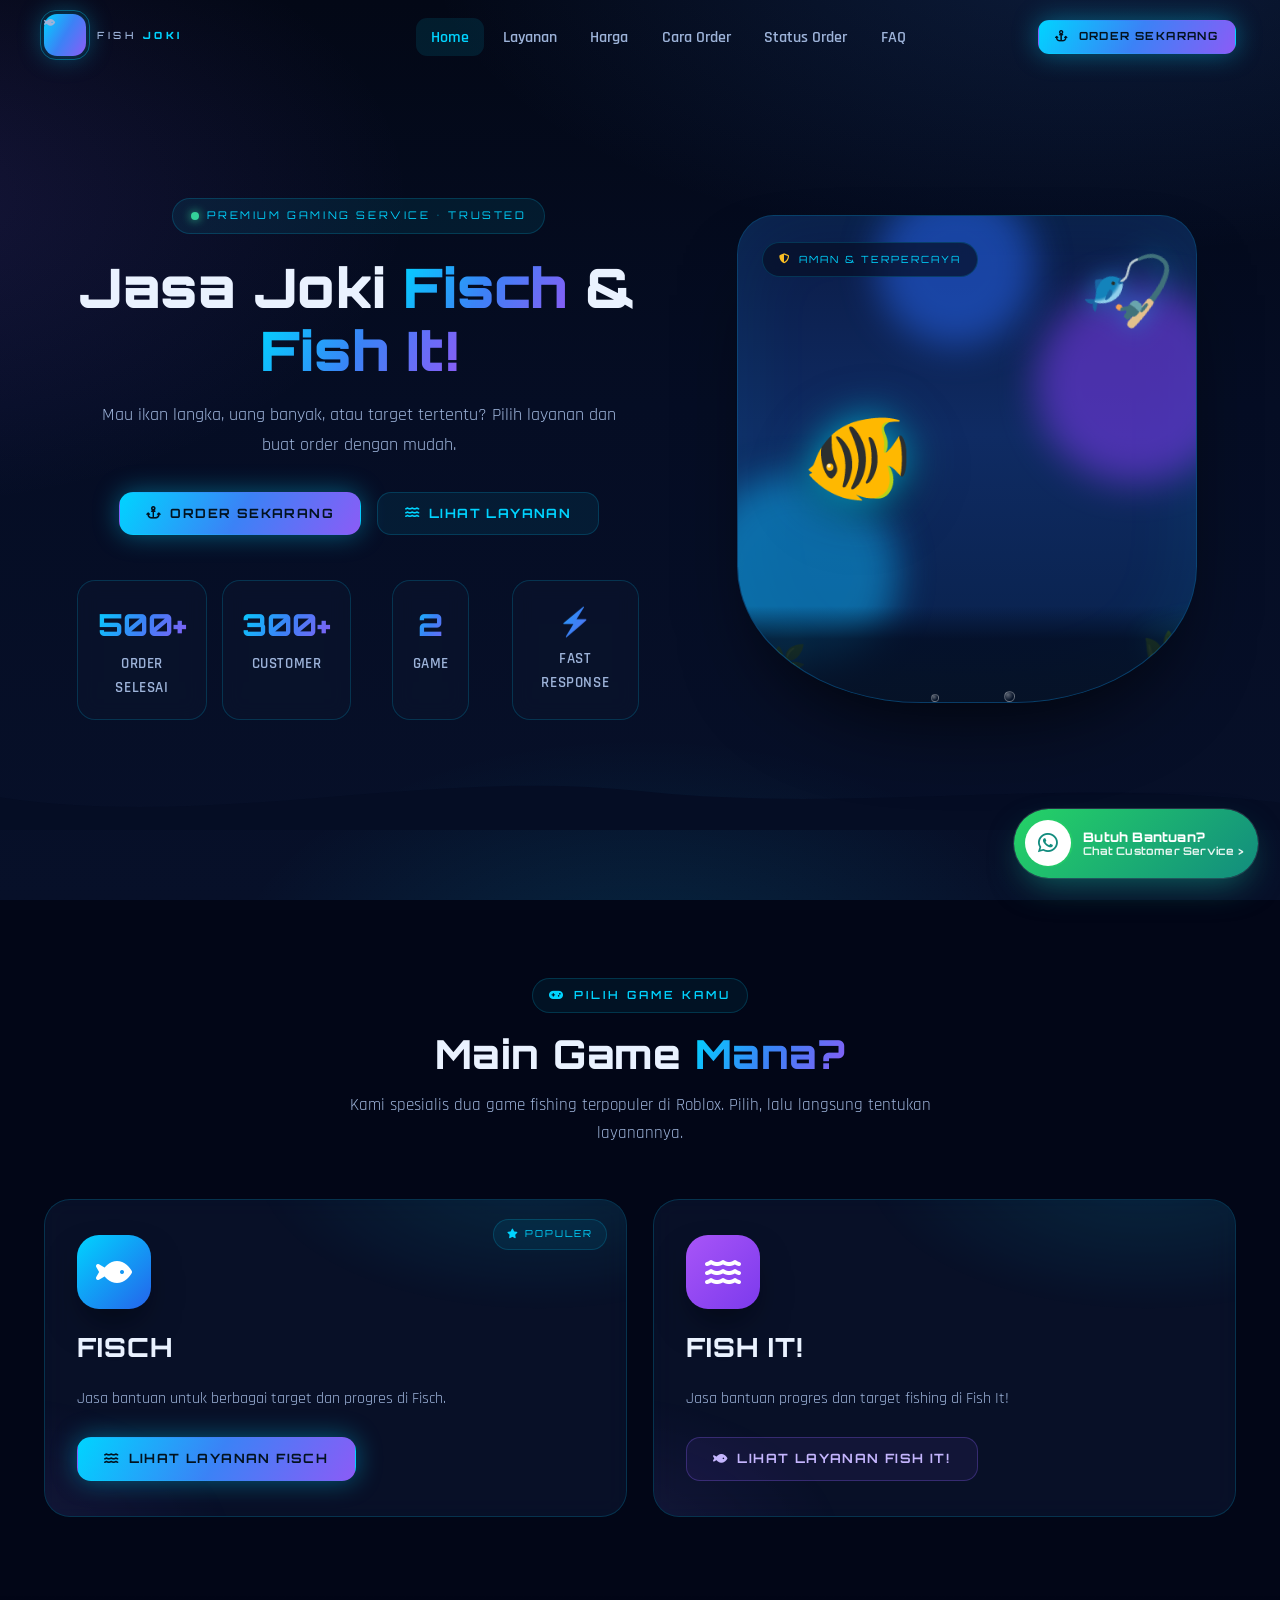
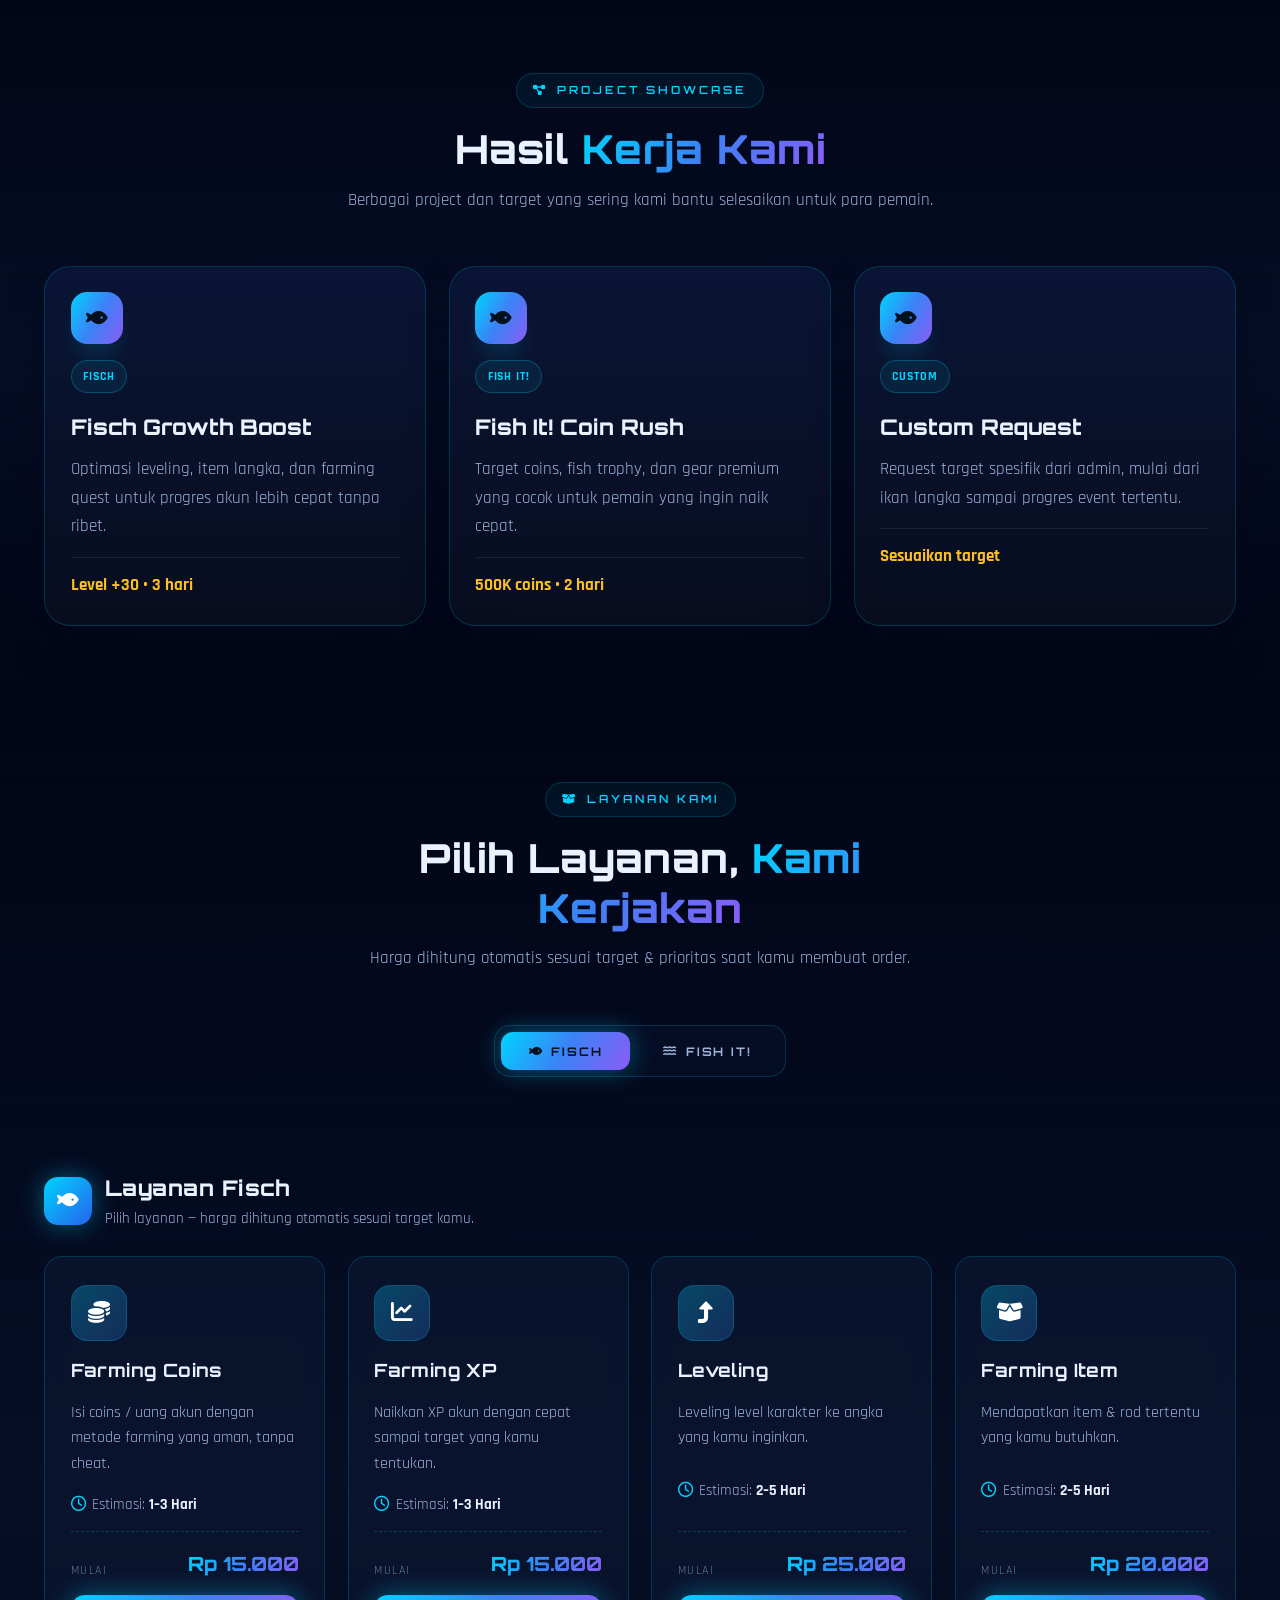
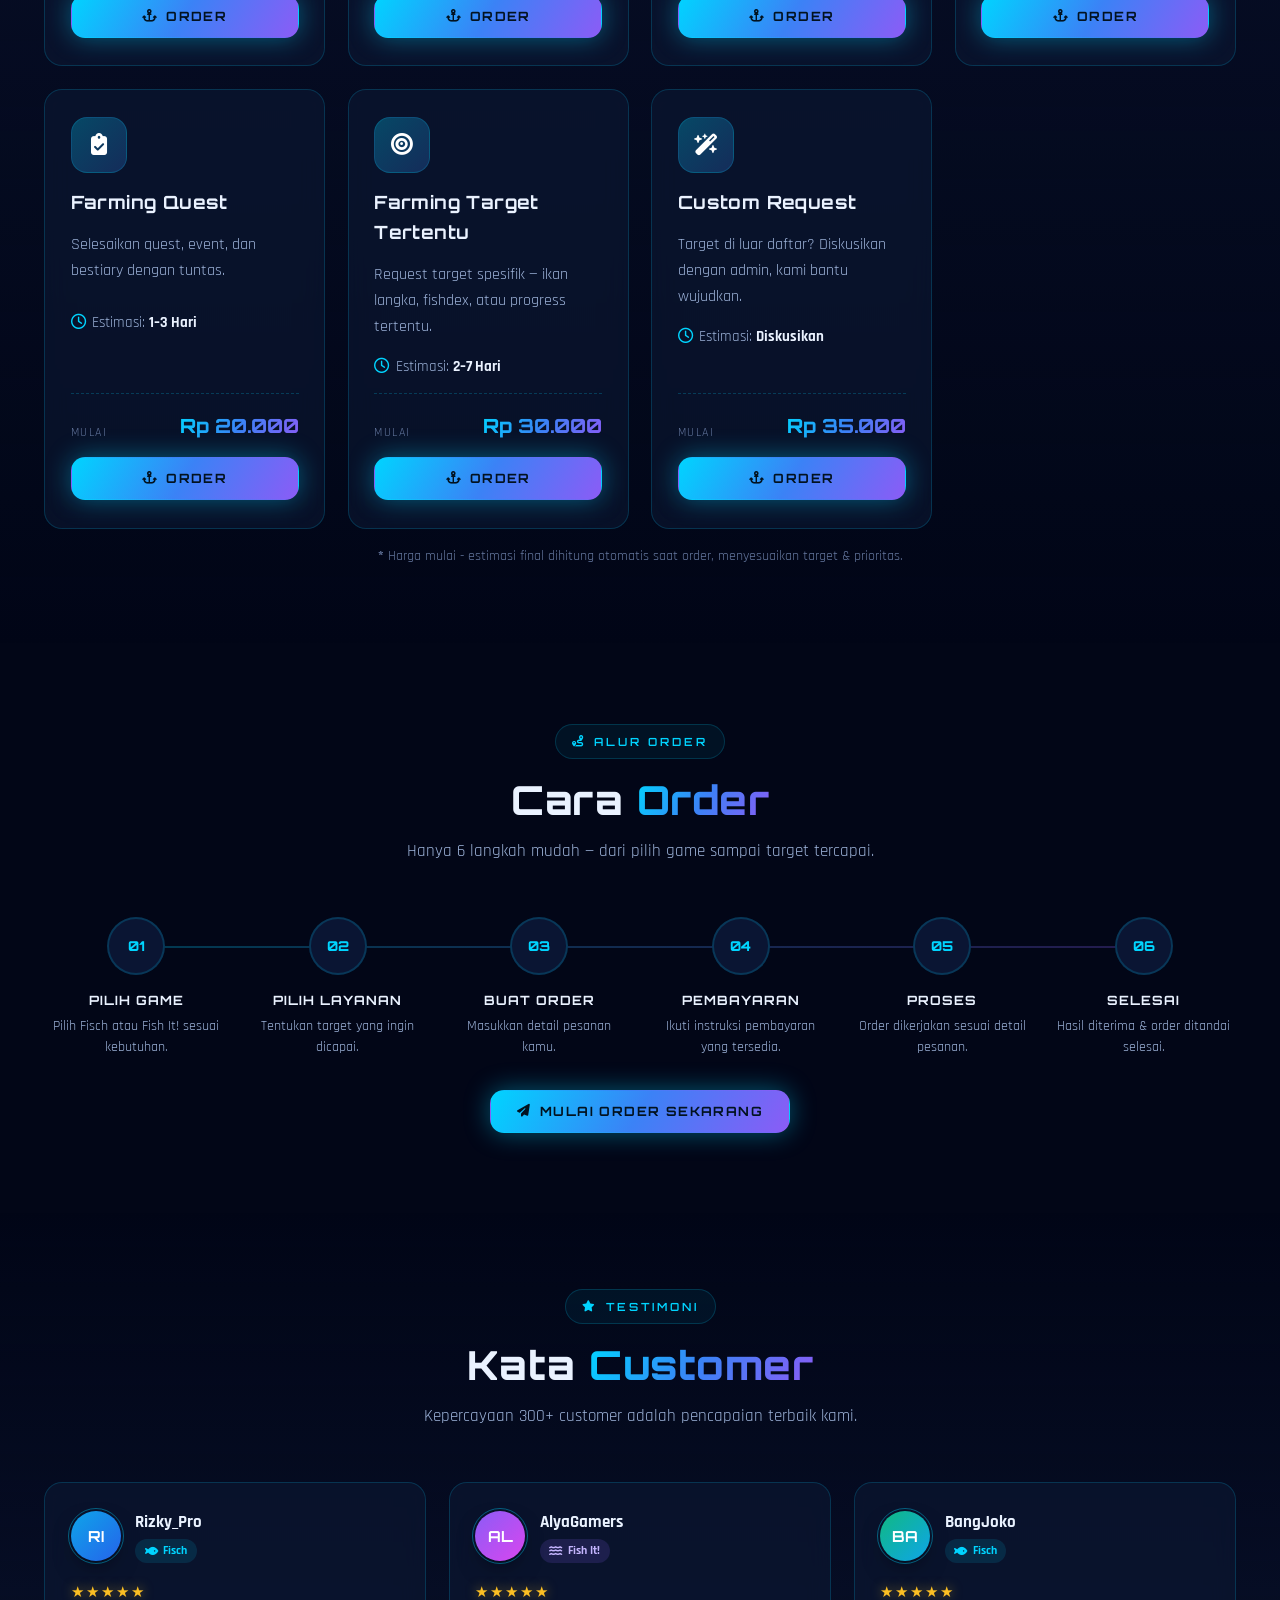
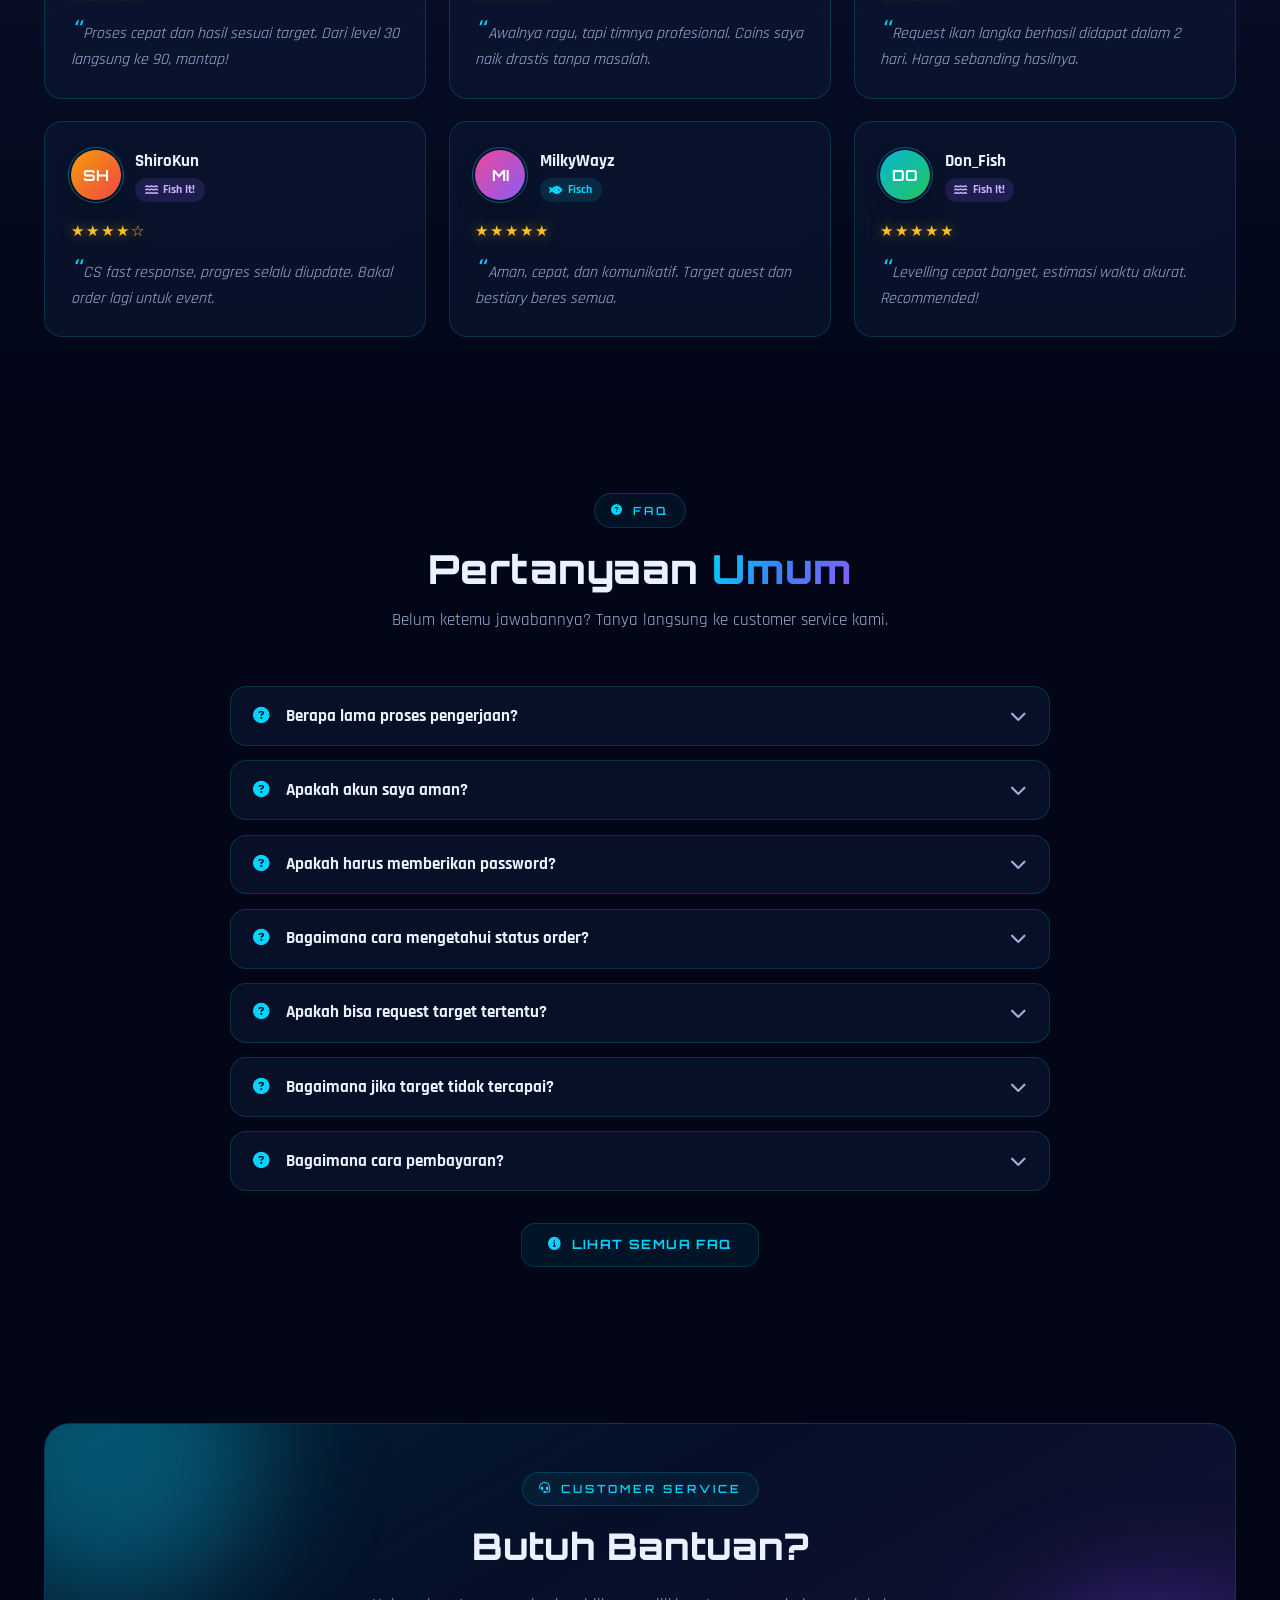
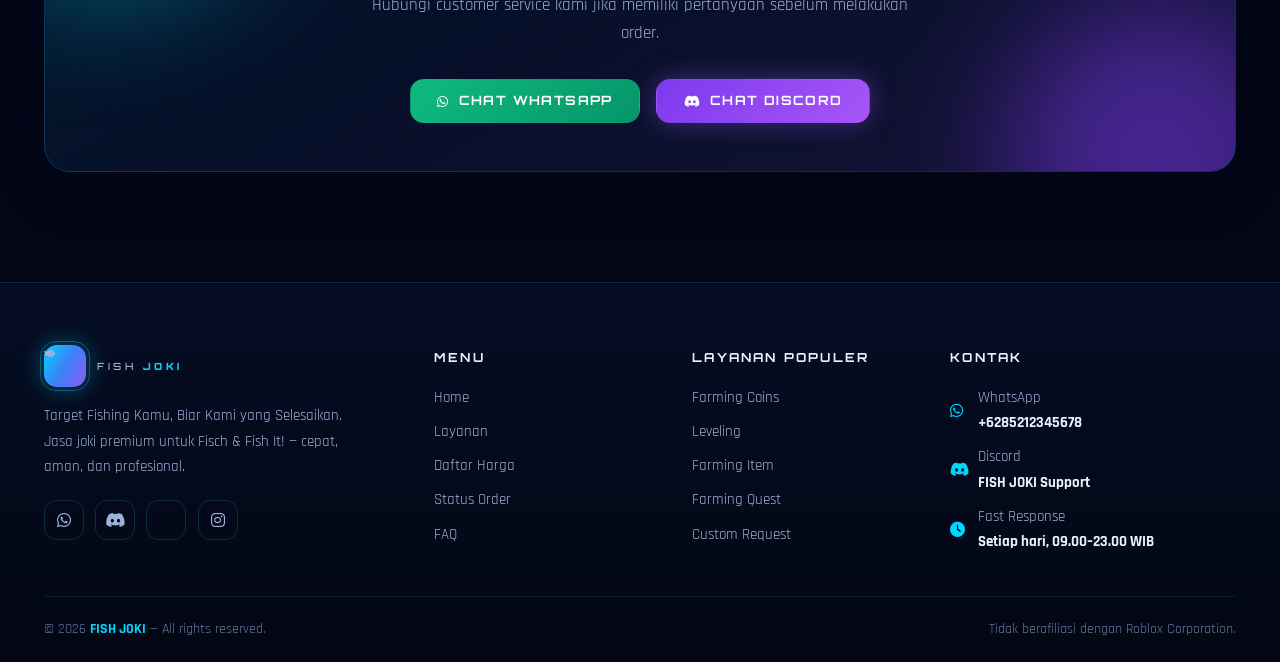
==== index.html @ f34850b4 "Initial website source" ====
<!DOCTYPE html>
<html lang="id">
<head>
 <meta charset="UTF-8">
 <meta name="viewport" content="width=device-width, initial-scale=1.0">
 <meta name="description" content="FISH JOKI — Jasa joki premium Fisch & Fish It! Farming coins, XP, leveling, item langka, dan custom request. Cepat, aman, dan profesional.">
 <meta name="theme-color" content="#020617">
 <title>FISH JOKI — Jasa Joki Fisch &amp; Fish It! Premium</title>
 <link rel="icon" href="data:image/svg+xml,<svg xmlns='http://www.w3.org/2000/svg' viewBox='0 0 100 100'><text y='.9em' font-size='90'>🐟</text></svg>">
 <link rel="preconnect" href="https://fonts.googleapis.com">
 <link rel="preconnect" href="https://fonts.gstatic.com" crossorigin>
 <link href="https://fonts.googleapis.com/css2?family=Orbitron:wght@500;700;800;900&family=Rajdhani:wght@400;500;600;700&display=swap" rel="stylesheet">
 <link rel="stylesheet" href="https://cdnjs.cloudflare.com/ajax/libs/font-awesome/6.5.2/css/all.min.css">
 <link rel="stylesheet" href="css/style.css">
</head>
<body data-page="index">

  <!-- Loading screen bertema laut -->
 <div class="loader" id="loader">
    <div class="loader-fish">🐟</div>
    <div class="loader-bar"><i></i></div>
    <div class="loader-text">FISH JOKI — Menyiapkan Laut 🎣</div>
 </div>
 <noscript><div class="noscript">Aktifkan JavaScript untuk pengalaman terbaik di FISH JOKI.</div></noscript>

 <main>
    <!-- ================= HERO ================= -->
    <section class="hero" id="home">
      <div class="container">
        <div class="hero-grid">
          <div>
            <span class="hero-badge reveal"><span class="dot"></span> Premium Gaming Service • Trusted</span>
            <h1 class="reveal d1">Jasa Joki <span class="gtext">Fisch</span> &amp; <span class="gtext">Fish It!</span></h1>
            <p class="lead reveal d2">Mau ikan langka, uang banyak, atau target tertentu? Pilih layanan dan buat order dengan mudah.</p>
            <div class="hero-cta reveal d3">
              <a href="order.html" class="btn btn-primary"><i class="fa-solid fa-anchor"></i> Order Sekarang</a>
              <a href="#layanan" class="btn btn-ghost"><i class="fa-solid fa-water"></i> Lihat Layanan</a>
            </div>
            <div class="stats reveal d4" id="statsRow"></div>
          </div>

          <!-- Ilustrasi laut: ikan, rod, gelembung -->
          <div class="hero-visual">
            <div class="scene reveal d3" id="heroScene" aria-hidden="true">
              <span class="glow-orb g-cyan"></span>
              <span class="glow-orb g-purple"></span>
              <span class="glow-orb g-blue"></span>
              <span class="scene-badge"><i class="fa-solid fa-shield-halved"></i> AMAN &amp; TERPERCAYA</span>
              <span class="rod">🎣</span>
              <span class="fish-big">🐠</span>
              <span class="fish-sm f1">🐟</span>
              <span class="fish-sm f2">🦈</span>
              <span class="plant" style="left:4%">🌿</span>
              <span class="plant" style="left:88%;font-size:3.2rem">🌿</span>
              <span class="seafloor"></span>
            </div>
          </div>
        </div>
      </div>
      <svg class="wave" viewBox="0 0 1440 90" preserveAspectRatio="none"><path d="M0,48 C240,90 480,10 720,40 C960,70 1200,20 1440,55 L1440,90 L0,90 Z"></path></svg>
    </section>
    <!-- ================= PILIH GAME ================= -->
    <section id="pilih-game">
      <div class="container">
        <div class="section-head reveal">
          <span class="kicker"><i class="fa-solid fa-gamepad"></i> Pilih Game Kamu</span>
          <h2>Main Game <span class="gtext">Mana?</span></h2>
          <p>Kami spesialis dua game fishing terpopuler di Roblox. Pilih, lalu langsung tentukan layanannya.</p>
        </div>
        <div class="game-grid">
          <div class="game-card fisch reveal d1" data-game="fisch" role="button" tabindex="0" aria-label="Pilih game Fisch">
            <span class="game-ico"><i class="fa-solid fa-fish"></i></span>
            <h3>FISCH</h3>
            <p>Jasa bantuan untuk berbagai target dan progres di Fisch.</p>
            <span class="btn btn-primary go"><i class="fa-solid fa-water"></i> Lihat Layanan Fisch</span>
            <span class="game-tag"><i class="fa-solid fa-star"></i> POPULER</span>
          </div>
          <div class="game-card fishit reveal d2" data-game="fishit" role="button" tabindex="0" aria-label="Pilih game Fish It!">
            <span class="game-ico"><i class="fa-solid fa-water"></i></span>
            <h3>FISH IT!</h3>
            <p>Jasa bantuan progres dan target fishing di Fish It!</p>
            <span class="btn btn-ghost-purple go"><i class="fa-solid fa-fish"></i> Lihat Layanan Fish It!</span>
          </div>
        </div>
      </div>
    </section>

    <!-- ================= PROJECT HIGHLIGHT ================= -->
    <section id="projects" class="alt">
      <div class="container">
        <div class="section-head reveal">
          <span class="kicker"><i class="fa-solid fa-diagram-project"></i> Project Showcase</span>
          <h2>Hasil <span class="gtext">Kerja Kami</span></h2>
          <p>Berbagai project dan target yang sering kami bantu selesaikan untuk para pemain.</p>
        </div>
        <div class="project-grid" id="projectGrid"></div>
      </div>
    </section>

    <!-- ================= LAYAN ================= -->
    <section id="layanan" class="alt">
      <div class="container">
        <div class="section-head reveal">
          <span class="kicker"><i class="fa-solid fa-box-open"></i> Layanan Kami</span>
          <h2>Pilih Layanan, <span class="gtext">Kami Kerjakan</span></h2>
          <p>Harga dihitung otomatis sesuai target &amp; prioritas saat kamu membuat order.</p>
        </div>
        <div class="tab-wrap reveal">
          <div class="tabbar" id="serviceTabs">
            <button class="tab active" data-game="fisch"><i class="fa-solid fa-fish"></i> Fisch</button>
            <button class="tab" data-game="fishit"><i class="fa-solid fa-water"></i> Fish It!</button>
          </div>
        </div>
        <div class="sub-head" id="svcTitle"></div>
        <div class="services-grid" id="servicesGrid"></div>
        <p class="mini-note reveal"><b>*</b> Harga mulai - estimasi final dihitung otomatis saat order, menyesuaikan target & prioritas.</p>
      </div>
    </section>
    <!-- ================= CARA ORDER ================= -->
    <section id="cara-order">
      <div class="container">
        <div class="section-head reveal">
          <span class="kicker"><i class="fa-solid fa-route"></i> Alur Order</span>
          <h2>Cara <span class="gtext">Order</span></h2>
          <p>Hanya 6 langkah mudah — dari pilih game sampai target tercapai.</p>
        </div>
        <div class="steps" id="stepsRow"></div>
        <div class="center mt-3 reveal">
          <a href="order.html" class="btn btn-primary"><i class="fa-solid fa-paper-plane"></i> Mulai Order Sekarang</a>
        </div>
      </div>
    </section>

    <!-- ================= TESTIMONI ================= -->
    <section id="testimoni" class="alt">
      <div class="container">
        <div class="section-head reveal">
          <span class="kicker"><i class="fa-solid fa-star"></i> Testimoni</span>
          <h2>Kata <span class="gtext">Customer</span></h2>
          <p>Kepercayaan 300+ customer adalah pencapaian terbaik kami.</p>
        </div>
        <div class="testi-grid" id="testiGrid"></div>
      </div>
    </section>

    <!-- ================= FAQ ================= -->
    <section id="faq">
      <div class="container">
        <div class="section-head reveal">
          <span class="kicker"><i class="fa-solid fa-circle-question"></i> FAQ</span>
          <h2>Pertanyaan <span class="gtext">Umum</span></h2>
          <p>Belum ketemu jawabannya? Tanya langsung ke customer service kami.</p>
        </div>
        <div class="faq-list" id="faqList"></div>
        <div class="center mt-3 reveal">
          <a href="faq.html" class="btn btn-ghost"><i class="fa-solid fa-circle-info"></i> Lihat Semua FAQ</a>
        </div>
      </div>
    </section>

    <!-- ================= CUSTOMER SERVICE ================= -->
    <section id="cs">
      <div class="container">
        <div class="cta-card reveal">
          <div class="kicker" style="margin-bottom:.6rem"><i class="fa-solid fa-headset"></i> Customer Service</div>
          <h2>Butuh Bantuan?</h2>
          <p>Hubungi customer service kami jika memiliki pertanyaan sebelum melakukan order.</p>
          <div class="cta-btns">
            <a href="#" id="waBtn" class="btn btn-success" target="_blank" rel="noopener"><i class="fa-brands fa-whatsapp"></i> Chat WhatsApp</a>
            <a href="#" id="dcBtn" class="btn btn-discord" target="_blank" rel="noopener"><i class="fa-brands fa-discord"></i> Chat Discord</a>
          </div>
        </div>
      </div>
    </section>
 </main>
 <script>
   // Wire konfigurasi kontak admin
   document.addEventListener("DOMContentLoaded", function () {
     var wa = document.getElementById("waBtn");
     var dc = document.getElementById("dcBtn");
     if (wa) wa.href = waLink();
     if (dc) dc.href = APPCONFIG.discord;
   });
 </script>
 <script src="js/data.js"></script>
 <script src="js/script.js"></script>
<a href="#konfigurasi" id="waBanner" class="wa-banner" aria-label="Chat WhatsApp">
    <div class="wa-pulse"></div>
    <div class="wa-banner-btn"><i class="fa-brands fa-whatsapp"></i></div>
    <div class="wa-banner-text">
        <span class="wa-t">Butuh Bantuan?</span>
        <span class="wa-s">Chat Customer Service &gt;</span>
    </div>
</a>
</body>
</html>
---- css/style.css ----
/* ============================================================
   FISH JOKI — style.css
   Tema : Dark Ocean × Gaming Neon (biru neon, cyan, ungu)
   ============================================================ */
:root{
  --bg-0:#020617;
  --bg-1:#050d24;
  --bg-2:#0a1533;
  --bg-3:#0e1d40;
  --card-bg:rgba(13,26,54,.55);
  --glass:rgba(10,20,45,.6);
  --glass-2:rgba(16,30,60,.45);
  --stroke:rgba(0,212,255,.18);
  --stroke-2:rgba(139,92,246,.3);
  --blue:#00a3ff;
  --cyan:#00d4ff;
  --mint:#22e6c8;
  --purple:#8b5cf6;
  --pink:#f472b6;
  --gold:#fbbf24;
  --green:#34d399;
  --red:#f87171;
  --text:#eaf2ff;
  --muted:#9db3d9;
  --muted-2:#64779e;
  --grad-main:linear-gradient(120deg,#00d4ff 0%,#3b82f6 50%,#8b5cf6 100%);
  --grad-soft:linear-gradient(160deg,rgba(0,212,255,.14),rgba(59,130,246,.08) 45%,rgba(139,92,246,.12));
  --grad-fisch:linear-gradient(135deg,#00d4ff,#2563eb);
  --grad-fishit:linear-gradient(135deg,#a855f7,#7c3aed);
  --shadow-card:0 22px 55px -22px rgba(2,6,23,.95);
  --glow-cyan:0 0 26px rgba(0,212,255,.4);
  --glow-purple:0 0 26px rgba(139,92,246,.4);
  --radius:18px;
  --radius-lg:26px;
  --font-head:'Orbitron',sans-serif;
  --font-body:'Rajdhani',sans-serif;
  --nav-h:74px;
}
*{margin:0;padding:0;box-sizing:border-box}
html{scroll-behavior:smooth}
body{
  font-family:var(--font-body);
  background:var(--bg-0);
  color:var(--text);
  line-height:1.65;
  overflow-x:hidden;
  font-size:17px;
  min-height:100vh;
}
/* Lapisan latar: gradasi laut + radial glow halus */
body::before{
  content:"";position:fixed;inset:0;z-index:-2;pointer-events:none;
  background:
    radial-gradient(1100px 500px at 85% -5%, rgba(59,130,246,.16), transparent 60%),
    radial-gradient(900px 520px at -10% 22%, rgba(139,92,246,.13), transparent 60%),
    radial-gradient(700px 420px at 50% 110%, rgba(0,212,255,.12), transparent 60%),
    linear-gradient(180deg,#030816 0%,#050d24 45%,#071029 100%);
}
::selection{background:rgba(0,212,255,.35);color:#fff}
::-webkit-scrollbar{width:10px}
::-webkit-scrollbar-track{background:var(--bg-1)}
::-webkit-scrollbar-thumb{background:linear-gradient(180deg,#1e3a8a,#312e81);border-radius:99px;border:2px solid var(--bg-1)}
::-webkit-scrollbar-thumb:hover{background:linear-gradient(180deg,#0ea5e9,#7c3aed)}
a{color:inherit;text-decoration:none}
img{max-width:100%;display:block}
button{font-family:inherit;cursor:pointer}
input,select,textarea{font-family:inherit;font-size:1rem;color:var(--text)}
.container{width:min(1200px,calc(100% - 32px));max-width:1200px;margin-inline:auto;padding-inline:4px}
section{padding:78px 0;position:relative}
main{overflow:hidden;max-width:100%}
section.alt{background:linear-gradient(180deg,transparent,rgba(10,21,51,.5),transparent)}

/* ---------- Utilities ---------- */
.gtext{
  background:var(--grad-main);
  -webkit-background-clip:text;background-clip:text;
  -webkit-text-fill-color:transparent;color:transparent;
}
.kicker{
  display:inline-flex;align-items:center;gap:.5rem;
  font-family:var(--font-head);font-size:.7rem;letter-spacing:3px;font-weight:600;
  text-transform:uppercase;color:var(--cyan);
  padding:.45rem 1rem;border:1px solid var(--stroke);border-radius:99px;
  background:rgba(0,212,255,.06);margin-bottom:1rem;
}
.section-head{max-width:640px;margin-inline:auto;text-align:center;margin-bottom:3.2rem}
.section-head h2{
  font-family:var(--font-head);font-size:clamp(1.55rem,3.6vw,2.5rem);
  line-height:1.25;letter-spacing:.5px;font-weight:800;
}
.section-head p{color:var(--muted);margin-top:.8rem;font-size:1.06rem}
.center{text-align:center}
.mt-1{margin-top:.6rem}.mt-2{margin-top:1.2rem}.mt-3{margin-top:2rem}

/* ---------- Buttons ---------- */
.btn{
  display:inline-flex;align-items:center;justify-content:center;gap:.55rem;
  padding:.82rem 1.65rem;border-radius:14px;border:1px solid transparent;
  font-family:var(--font-head);font-size:.8rem;font-weight:700;letter-spacing:1.4px;
  text-transform:uppercase;transition:transform .3s,box-shadow .3s,background .3s,color .3s;
  white-space:nowrap;line-height:1.2;
}
.btn:active{transform:scale(.97)}
.btn-primary{background:var(--grad-main);color:#02121f;box-shadow:var(--glow-cyan)}
.btn-primary:hover{transform:translateY(-3px);box-shadow:0 0 38px rgba(0,212,255,.6)}
.btn-ghost{background:rgba(0,212,255,.07);color:var(--cyan);border-color:var(--stroke)}
.btn-ghost:hover{transform:translateY(-3px);background:rgba(0,212,255,.14);box-shadow:var(--glow-cyan)}
.btn-discord{background:linear-gradient(135deg,#7c3aed,#a855f7);color:#fff;box-shadow:var(--glow-purple)}
.btn-discord:hover{transform:translateY(-3px);box-shadow:0 0 34px rgba(139,92,246,.6)}
.btn-ghost-purple{background:rgba(139,92,246,.08);color:#c4b5fd;border-color:var(--stroke-2)}
.btn-ghost-purple:hover{background:rgba(139,92,246,.18);transform:translateY(-3px)}
.btn-sm{padding:.55rem 1.05rem;font-size:.7rem;border-radius:11px}
.btn-block{width:100%}
.btn-danger{background:linear-gradient(135deg,#ef4444,#b91c1c);color:#fff}
.btn-success{background:linear-gradient(135deg,#10b981,#059669);color:#fff}
.btn[disabled]{opacity:.55;pointer-events:none}
/* ---------- Loading screen ---------- */
.loader{
  position:fixed;inset:0;z-index:2000;display:flex;flex-direction:column;
  align-items:center;justify-content:center;gap:1.2rem;
  background:radial-gradient(1000px 600px at 50% 0%,#0a1a3d,#020617 70%);
  transition:opacity .7s,visibility .7s;
}
.loader.hide{opacity:0;visibility:hidden}
.loader-fish{font-size:3.4rem;animation:swim 2.2s ease-in-out infinite;filter:drop-shadow(0 0 18px rgba(0,212,255,.7))}
@keyframes swim{
  0%,100%{transform:translateX(-34px) rotate(-8deg)}
  50%{transform:translateX(34px) rotate(8deg)}
}
.loader-bar{width:min(240px,70%);height:4px;border-radius:99px;background:rgba(0,212,255,.12);overflow:hidden}
.loader-bar i{display:block;height:100%;width:40%;border-radius:99px;background:var(--grad-main);animation:load 1.4s ease-in-out infinite}
@keyframes load{0%{transform:translateX(-110%)}100%{transform:translateX(280%)}}
.loader-text{font-family:var(--font-head);font-size:.72rem;letter-spacing:4px;color:var(--muted);text-transform:uppercase}

/* ---------- Background FX (partikel + gelembung) ---------- */
.bg-fx{position:fixed;inset:0;z-index:-1;pointer-events:none;overflow:hidden}
.part{position:absolute;border-radius:50%;background:var(--cyan);opacity:0;animation:floatY linear infinite}
@keyframes floatY{
  0%{transform:translateY(105vh) translateX(0) ;opacity:0}
  12%{opacity:var(--o,.5)}
  88%{opacity:var(--o,.4)}
  100%{transform:translateY(-8vh) translateX(var(--dx,0px));opacity:0}
}
.bubble{position:absolute;bottom:-60px;border-radius:50%;
  border:1.5px solid rgba(0,212,255,.35);background:radial-gradient(circle at 30% 30%,rgba(255,255,255,.22),rgba(0,212,255,.05) 60%);
  animation:bubbleUp linear infinite;}
@keyframes bubbleUp{
  0%{transform:translateY(0) translateX(0);opacity:0}
  10%{opacity:.7}
  90%{opacity:.5}
  100%{transform:translateY(-110vh) translateX(var(--sway,20px));opacity:0}
}

/* ---------- Navbar ---------- */
.navbar{
  position:fixed;top:0;left:0;right:0;z-index:900;height:var(--nav-h);
  transition:background .4s,box-shadow .4s,border-color .4s,backdrop-filter .4s;
  border-bottom:1px solid transparent;
}
.navbar.scrolled{
  background:rgba(4,10,28,.72);backdrop-filter:blur(18px);-webkit-backdrop-filter:blur(18px);
  border-bottom-color:var(--stroke);box-shadow:0 14px 40px -18px rgba(0,0,0,.8);
}
.nav-inner{height:var(--nav-h);display:flex;align-items:center;justify-content:space-between;gap:1rem}
.logo{display:flex;align-items:center;gap:.7rem;font-family:var(--font-head);font-weight:900;letter-spacing:1px}
.logo-mark{
  width:42px;height:42px;border-radius:13px;display:grid;place-items:center;font-size:1.1rem;
  background:var(--grad-main);color:#02121f;box-shadow:var(--glow-cyan);position:relative;flex-shrink:0;
}
.logo-mark::after{content:"";position:absolute;inset:-4px;border-radius:16px;border:1px solid rgba(0,212,255,.35);animation:pulseRing 2.6s ease-out infinite}
@keyframes pulseRing{0%{transform:scale(.9);opacity:.9}100%{transform:scale(1.28);opacity:0}}
.logo b{color:var(--cyan);font-weight:900}
.logo span{font-size:.62rem;display:block;letter-spacing:3.5px;color:var(--muted);font-weight:500;transform:translateY(-2px)}
.nav-links{display:flex;align-items:center;gap:.2rem;list-style:none}
.nav-links a{
  padding:.55rem .95rem;border-radius:11px;font-weight:600;font-size:1.02rem;color:var(--muted);
  transition:color .3s,background .3s;position:relative;
}
.nav-links a:hover{color:var(--text);background:rgba(0,212,255,.08)}
.nav-links a.active{color:var(--cyan);background:rgba(0,212,255,.1)}
.nav-right{display:flex;align-items:center;gap:.9rem}
.ham{display:none;flex-direction:column;gap:5px;background:none;border:none;padding:8px;z-index:1002}
.ham span{width:24px;height:2.4px;border-radius:4px;background:var(--cyan);transition:.35s}
.ham.open span:nth-child(1){transform:translateY(7.4px) rotate(45deg)}
.ham.open span:nth-child(2){opacity:0}
.ham.open span:nth-child(3){transform:translateY(-7.4px) rotate(-45deg)}

/* ---------- Hero ---------- */
.hero{padding-top:calc(var(--nav-h) + 54px);padding-bottom:0;min-height:100vh;display:flex;flex-direction:column;align-items:center;justify-content:center}
.hero{ text-align:center; }
.hero-grid{display:grid;grid-template-columns:minmax(0,1.08fr) minmax(0,.92fr);gap:clamp(1.5rem,2.6vw,3rem);align-items:center;padding-bottom:42px;padding-inline:4px;max-width:1200px;width:100%;margin:0 auto;justify-items:center}
.hero-grid > *{min-width:0}
.hero-grid > div:first-child{display:flex;flex-direction:column;align-items:center;justify-content:center;text-align:center;width:100%}
.hero-badge{
  display:inline-flex;align-items:center;gap:.55rem;padding:.5rem 1.1rem;border-radius:99px;
  background:rgba(0,212,255,.08);border:1px solid var(--stroke);color:var(--cyan);
  font-family:var(--font-head);font-size:.66rem;letter-spacing:2.6px;text-transform:uppercase;margin-bottom:1.4rem;
}
.hero-badge .dot{width:8px;height:8px;border-radius:50%;background:var(--green);box-shadow:0 0 10px var(--green);animation:blink 1.6s infinite}
@keyframes blink{0%,100%{opacity:1}50%{opacity:.35}}
.hero h1{
  font-family:var(--font-head);font-weight:900;
  font-size:clamp(2rem,5vw,3.4rem);line-height:1.16;letter-spacing:.5px;text-align:center;
}
.hero p.lead{color:var(--muted);font-size:1.13rem;max-width:520px;margin-top:1.1rem;margin-inline:auto;text-align:center}
.hero-cta{display:flex;flex-wrap:wrap;gap:1rem;margin-top:2rem;justify-content:center;align-items:center;text-align:center}
.hero .stats{justify-items:center}

/* Stats */
.stats{display:grid;grid-template-columns:repeat(auto-fit,minmax(min(120px,100%),1fr));gap:1.1rem;margin-top:2.8rem;max-width:560px;width:100%}
.stats > *{min-width:0}
.stat-card{
  background:var(--glass);border:1px solid var(--stroke);border-radius:var(--radius);
  padding:1.15rem 1.2rem;backdrop-filter:blur(10px);text-align:center;transition:transform .35s,border-color .35s,box-shadow .35s;
}
.stat-card:hover{transform:translateY(-5px);border-color:rgba(0,212,255,.5);box-shadow:var(--glow-cyan)}
.stat-num{font-family:var(--font-head);font-weight:800;font-size:clamp(1.3rem,2.6vw,1.9rem);background:var(--grad-main);-webkit-background-clip:text;background-clip:text;color:transparent}
.stat-lbl{color:var(--muted);font-size:.92rem;font-weight:600;letter-spacing:.6px;text-transform:uppercase;margin-top:.15rem}

/* Hero visual */
.hero-visual{position:relative;display:flex;justify-content:center;align-items:center;width:100%}
.scene{
  position:relative;width:min(460px,100%);aspect-ratio:1/1.06;max-width:460px;justify-self:center;
  border-radius:8% 8% 40% 40%/8% 8% 28% 28%;
  background:linear-gradient(180deg,#0b1b45 0%,#0f2b63 45%,#082048 100%);
  border:1px solid var(--stroke);box-shadow:0 40px 90px -40px rgba(0,0,0,.9),inset 0 0 80px rgba(0,212,255,.08);
  overflow:hidden;
}
.scene::before,.scene::after{position:absolute;border-radius:50%;content:""}
/* lampu neon di dasar laut */
.scene .glow-orb{position:absolute;border-radius:50%;filter:blur(18px);opacity:.55}
.g-cyan{width:200px;height:200px;left:-40px;bottom:6%;background:#0ea5e9}
.g-purple{width:200px;height:200px;right:-40px;top:14%;background:#7c3aed}
.g-blue{width:160px;height:160px;left:30%;top:-30px;background:#2563eb}
.scene .fish-big{
  position:absolute;left:14%;bottom:34%;font-size:5.6rem;z-index:3;
  filter:drop-shadow(0 0 20px rgba(0,212,255,.8)) drop-shadow(0 10px 18px rgba(0,0,0,.5));
  animation:fishFloat 6s ease-in-out infinite;
}
@keyframes fishFloat{0%,100%{transform:translateY(0) rotate(-4deg)}50%{transform:translateY(-16px) rotate(4deg)}}
.scene .fish-sm{position:absolute;font-size:2rem;z-index:3;animation:fishSwim 11s linear infinite;opacity:.9}
.scene .fish-sm.f1{left:-60px;top:20%;animation-duration:13s}
.scene .fish-sm.f2{left:-60px;top:58%;animation-duration:18s;font-size:1.5rem}
@keyframes fishSwim{0%{transform:translateX(0) scaleX(1)}49%{transform:translateX(560px) scaleX(1)}51%{transform:translateX(560px) scaleX(-1)}100%{transform:translateX(0) scaleX(-1)}}
.scene .rod{position:absolute;top:16px;right:26px;font-size:4.4rem;z-index:2;transform:rotate(18deg);filter:drop-shadow(0 0 12px rgba(0,212,255,.4));animation:rodBob 5s ease-in-out infinite}
@keyframes rodBob{0%,100%{transform:rotate(15deg)}50%{transform:rotate(23deg)}}
.scene .bub{position:absolute;bottom:0;border-radius:50%;border:1.5px solid rgba(255,255,255,.3);
  background:radial-gradient(circle at 32% 30%,rgba(255,255,255,.35),transparent 65%);animation:bubRise linear infinite;z-index:2}
@keyframes bubRise{0%{transform:translateY(0);opacity:0}12%{opacity:.85}100%{transform:translateY(-430px);opacity:0}}
.scene .seafloor{position:absolute;left:0;right:0;bottom:-14px;height:110px;z-index:1;
  background:linear-gradient(180deg,transparent,rgba(3,12,32,.75) 30%,#061226);}
.scene .plant{position:absolute;bottom:0;font-size:2.5rem;opacity:.85;filter:drop-shadow(0 -6px 12px rgba(34,211,238,.45));z-index:1}
.scene-badge{
  position:absolute;top:26px;left:24px;z-index:5;display:flex;align-items:center;gap:.55rem;
  background:rgba(6,15,38,.7);border:1px solid var(--stroke);backdrop-filter:blur(8px);
  padding:.5rem .95rem;border-radius:99px;font-family:var(--font-head);font-size:.62rem;letter-spacing:2px;color:var(--cyan);
}
.scene-badge i{color:var(--gold)}
/* ---------- Wave divider ---------- */
.wave{display:block;width:100%;height:70px;fill:var(--bg-1);margin-top:-2px}

/* ---------- Section: Choose Game ---------- */
.game-grid{display:grid;grid-template-columns:1fr 1fr;gap:1.6rem}
.game-card{
  position:relative;border-radius:var(--radius-lg);padding:2.2rem 2rem;cursor:pointer;overflow:hidden;
  background:var(--glass-2);border:1px solid var(--stroke);backdrop-filter:blur(12px);
  transition:transform .4s,border-color .4s,box-shadow .4s;display:flex;flex-direction:column;gap:1rem;
}
.game-card::before{content:"";position:absolute;inset:0;opacity:.55;transition:opacity .4s;
  background:radial-gradient(480px 240px at 85% -10%,rgba(0,212,255,.22),transparent 60%),radial-gradient(420px 260px at -10% 110%,rgba(139,92,246,.2),transparent 60%);}
.game-card:hover{transform:translateY(-8px)}
.game-card.fisch:hover{border-color:rgba(0,212,255,.55);box-shadow:0 26px 60px -26px rgba(0,212,255,.5)}
.game-card.fishit:hover{border-color:rgba(168,85,247,.55);box-shadow:0 26px 60px -26px rgba(139,92,246,.5)}
.game-card>*{position:relative}
.game-ico{
  width:74px;height:74px;border-radius:22px;display:grid;place-items:center;font-size:2rem;color:#fff;
  box-shadow:0 18px 40px -14px rgba(0,0,0,.7);
}
.game-card.fisch .game-ico{background:var(--grad-fisch)}
.game-card.fishit .game-ico{background:var(--grad-fishit)}
.game-card h3{font-family:var(--font-head);font-size:1.65rem;font-weight:800;letter-spacing:1px}
.game-card p{color:var(--muted);font-size:1.03rem}
.game-card .go{margin-top:.6rem;align-self:flex-start}
.game-tag{
  position:absolute;top:1.2rem;right:1.2rem;font-family:var(--font-head);font-size:.6rem;letter-spacing:2px;
  padding:.4rem .8rem;border-radius:99px;border:1px solid var(--stroke);color:var(--cyan);background:rgba(0,212,255,.07);
}

.project-grid{display:grid;grid-template-columns:repeat(3,minmax(0,1fr));gap:1.4rem;margin-top:2rem;padding-inline:0}
.project-card{
  position:relative;padding:1.6rem;border-radius:var(--radius-lg);border:1px solid var(--stroke);
  background:linear-gradient(180deg,rgba(11,22,55,.9),rgba(9,15,32,.86));
  box-shadow:var(--shadow-card);transition:.3s;overflow:hidden;
}
.project-card::before{content:"";position:absolute;inset:0;background:linear-gradient(135deg,rgba(0,212,255,.08),transparent 45%,rgba(168,85,247,.08));opacity:0;transition:.3s}
.project-card:hover{transform:translateY(-8px);border-color:rgba(0,212,255,.45)}
.project-card:hover::before{opacity:1}
.project-card>*{position:relative}
.project-icon{width:52px;height:52px;border-radius:16px;display:grid;place-items:center;background:var(--grad-main);color:#03111d;font-size:1.2rem;box-shadow:0 18px 30px -18px rgba(0,212,255,.8)}
.project-tag{display:inline-flex;margin-top:1rem;padding:.35rem .7rem;border-radius:999px;background:rgba(0,212,255,.08);border:1px solid rgba(0,212,255,.25);color:var(--cyan);font-size:.75rem;font-weight:700;text-transform:uppercase;letter-spacing:.08em}
.project-card h3{margin-top:1rem;font-family:var(--font-head);font-size:1.35rem;font-weight:800}
.project-card p{margin-top:.6rem;color:var(--muted);line-height:1.7}
.project-metric{margin-top:1rem;padding-top:.8rem;border-top:1px solid rgba(255,255,255,.08);font-weight:700;color:var(--gold)}

/* ---------- Section: Layanan ---------- */
.tabbar{display:inline-flex;gap:.4rem;padding:.4rem;border-radius:16px;background:rgba(8,16,40,.7);border:1px solid var(--stroke);margin:0 auto 2.4rem;position:relative}
.tab{
  padding:.72rem 1.7rem;border-radius:12px;border:none;background:transparent;color:var(--muted);
  font-family:var(--font-head);font-size:.74rem;font-weight:700;letter-spacing:1.8px;text-transform:uppercase;transition:.3s;display:inline-flex;gap:.5rem;align-items:center;
}
.tab:hover{color:var(--text)}
.tab.active{color:#02121f;background:var(--grad-main);box-shadow:var(--glow-cyan)}
.tab-wrap{text-align:center}
.services-grid{display:grid;grid-template-columns:repeat(auto-fill,minmax(270px,1fr));gap:1.4rem}
.svc-card{
  position:relative;border-radius:var(--radius);padding:1.7rem 1.6rem;display:flex;flex-direction:column;gap:.9rem;
  background:var(--card-bg);border:1px solid var(--stroke);backdrop-filter:blur(12px);overflow:hidden;
  transition:transform .4s,border-color .4s,box-shadow .4s;
}
.svc-card::after{content:"";position:absolute;inset:0;border-radius:inherit;pointer-events:none;
  background:linear-gradient(160deg,rgba(0,212,255,.09),transparent 45%,transparent 70%,rgba(139,92,246,.09));opacity:0;transition:opacity .4s;}
.svc-card:hover{transform:translateY(-7px);border-color:rgba(0,212,255,.5);box-shadow:var(--glow-cyan)}
.svc-card:hover::after{opacity:1}
.svc-card>*{position:relative}
.svc-ico{
  width:56px;height:56px;border-radius:16px;display:grid;place-items:center;font-size:1.35rem;color:#fff;
  background:linear-gradient(135deg,rgba(0,212,255,.28),rgba(59,130,246,.24));border:1px solid var(--stroke);
}
.svc-name{font-family:var(--font-head);font-size:1.14rem;font-weight:700;letter-spacing:.4px}
.svc-desc{color:var(--muted);font-size:.98rem;min-height:64px}
.svc-meta{display:flex;flex-direction:column;gap:.45rem;font-size:.95rem;color:var(--muted)}
.svc-meta b{color:var(--text);font-weight:700}
.svc-price{margin-top:auto;display:flex;align-items:flex-end;justify-content:space-between;border-top:1px dashed rgba(0,212,255,.22);padding-top:1rem}
.svc-price .from{font-size:.78rem;color:var(--muted-2);text-transform:uppercase;letter-spacing:1.5px}
.svc-price .val{font-family:var(--font-head);font-size:1.22rem;font-weight:800;background:var(--grad-main);-webkit-background-clip:text;background-clip:text;color:transparent}
.sub-head{display:flex;align-items:center;gap:.8rem;margin:3.4rem 0 1.6rem}
.sub-head .ico{width:48px;height:48px;border-radius:14px;background:var(--grad-fisch);display:grid;place-items:center;color:#fff;font-size:1.2rem;box-shadow:var(--glow-cyan)}
.sub-head.fishit .ico{background:var(--grad-fishit);box-shadow:var(--glow-purple)}
.sub-head h3{font-family:var(--font-head);font-size:1.35rem;font-weight:800;letter-spacing:.5px}
.sub-head p{color:var(--muted);font-size:.95rem}
/* ---------- Cara Order (timeline) ---------- */
.steps{display:grid;grid-template-columns:repeat(6,1fr);gap:1.1rem;position:relative}
.steps::before{content:"";position:absolute;top:29px;left:8%;right:8%;height:2px;
  background:linear-gradient(90deg,rgba(0,212,255,.5),rgba(139,92,246,.5));opacity:.5}
.step{position:relative;text-align:center;padding:0 .3rem}
.step-num{
  width:58px;height:58px;margin:0 auto;border-radius:50%;display:grid;place-items:center;position:relative;z-index:2;
  background:var(--bg-2);border:2px solid var(--stroke);font-family:var(--font-head);font-weight:800;font-size:.85rem;color:var(--cyan);
  transition:.35s;
}
.step:hover .step-num{transform:translateY(-4px);border-color:var(--cyan);box-shadow:var(--glow-cyan)}
.step h4{font-family:var(--font-head);font-size:.8rem;font-weight:700;letter-spacing:1px;margin-top:.9rem;text-transform:uppercase}
.step p{color:var(--muted);font-size:.88rem;margin-top:.3rem;line-height:1.5}

/* ---------- Harga table ---------- */
.price-table{overflow-x:auto;border-radius:var(--radius);border:1px solid var(--stroke);background:var(--card-bg);backdrop-filter:blur(10px)}
.price-table table{width:100%;border-collapse:collapse;min-width:640px}
.price-table th,.price-table td{padding:1rem 1.2rem;text-align:left;font-size:.98rem;border-bottom:1px solid rgba(0,212,255,.1)}
.price-table th{font-family:var(--font-head);font-size:.7rem;letter-spacing:2px;text-transform:uppercase;color:var(--cyan);background:rgba(0,212,255,.05)}
.price-table tr:last-child td{border-bottom:none}
.price-table tr:hover td{background:rgba(0,212,255,.04)}
.price-table .r{border-radius:99px;padding:.28rem .8rem;font-size:.8rem;font-weight:700;background:rgba(0,212,255,.12);color:var(--cyan);border:1px solid var(--stroke);white-space:nowrap}

/* ---------- Testimoni ---------- */
.testi-grid{display:grid;grid-template-columns:repeat(3,1fr);gap:1.4rem}
.testi-card{
  background:var(--card-bg);border:1px solid var(--stroke);border-radius:var(--radius);padding:1.6rem;
  backdrop-filter:blur(12px);transition:transform .4s,border-color .4s,box-shadow .4s;display:flex;flex-direction:column;gap:1rem;
}
.testi-card:hover{transform:translateY(-6px);border-color:rgba(139,92,246,.55);box-shadow:var(--glow-purple)}
.testi-top{display:flex;align-items:center;gap:.9rem}
.avatar{
  width:50px;height:50px;border-radius:50%;display:grid;place-items:center;flex-shrink:0;
  font-family:var(--font-head);font-weight:700;font-size:.95rem;color:#fff;position:relative;
  box-shadow:0 10px 24px -8px rgba(0,0,0,.6);
}
.avatar::after{content:"";position:absolute;inset:-3px;border-radius:50%;border:1px solid rgba(0,212,255,.4)}
.av-1{background:linear-gradient(135deg,#0ea5e9,#2563eb)}.av-2{background:linear-gradient(135deg,#8b5cf6,#d946ef)}
.av-3{background:linear-gradient(135deg,#10b981,#0ea5e9)}.av-4{background:linear-gradient(135deg,#f59e0b,#ef4444)}
.av-5{background:linear-gradient(135deg,#ec4899,#8b5cf6)}.av-6{background:linear-gradient(135deg,#06b6d4,#22c55e)}
.testi-top .uname{font-weight:700;font-size:1.04rem}
.testi-top .ugame{font-size:.78rem;color:var(--muted);display:inline-flex;gap:.4rem;align-items:center}
.game-chip{display:inline-flex;align-items:center;gap:.35rem;padding:.14rem .6rem;border-radius:99px;font-size:.74rem;font-weight:700}
.chip-fisch{background:rgba(0,212,255,.12);color:var(--cyan)}
.chip-fishit{background:rgba(139,92,246,.16);color:#c4b5fd}
.stars{color:var(--gold);letter-spacing:2px;font-size:.95rem;text-shadow:0 0 12px rgba(251,191,36,.55)}
.testi-card .review{color:var(--muted);font-size:.99rem;font-style:italic;line-height:1.6}
.testi-card .review::before{content:"\201C";font-family:var(--font-head);color:var(--cyan);font-size:1.6rem;line-height:0;margin-right:.2rem}

/* ---------- FAQ ---------- */
.faq-list{max-width:820px;margin-inline:auto;display:flex;flex-direction:column;gap:.9rem}
.faq-item{border:1px solid var(--stroke);border-radius:16px;background:var(--card-bg);overflow:hidden;backdrop-filter:blur(10px);transition:border-color .3s}
.faq-item.open{border-color:rgba(0,212,255,.5)}
.faq-q{
  width:100%;display:flex;align-items:center;gap:1rem;justify-content:space-between;text-align:left;
  padding:1.15rem 1.4rem;background:none;border:none;color:var(--text);font-weight:700;font-size:1.04rem;transition:color .3s;
}
.faq-q:hover{color:var(--cyan)}
.faq-q .qi{color:var(--cyan);flex-shrink:0}
.faq-q .chev{transition:transform .35s;color:var(--muted);flex-shrink:0}
.faq-item.open .chev{transform:rotate(180deg);color:var(--cyan)}
.faq-a{max-height:0;overflow:hidden;transition:max-height .45s ease;color:var(--muted);font-size:.99rem}
.faq-a-inner{padding:0 1.4rem 1.3rem 3.1rem;line-height:1.7}
.faq-item.open .faq-a{max-height:400px}
/* ---------- CTA / Customer Service ---------- */
.cta-card{
  position:relative;border-radius:var(--radius-lg);padding:3rem 2.4rem;text-align:center;overflow:hidden;
  background:linear-gradient(150deg,rgba(0,212,255,.12),rgba(59,130,246,.08) 40%,rgba(139,92,246,.14));
  border:1px solid var(--stroke);box-shadow:var(--shadow-card);
}
.cta-card::before,.cta-card::after{content:"";position:absolute;border-radius:50%;filter:blur(60px);opacity:.5}
.cta-card::before{width:300px;height:300px;background:#0891b2;top:-120px;left:-80px}
.cta-card::after{width:300px;height:300px;background:#7c3aed;bottom:-130px;right:-70px}
.cta-card>*{position:relative}
.cta-card h2{font-family:var(--font-head);font-size:clamp(1.5rem,3.4vw,2.3rem);font-weight:800}
.cta-card p{color:var(--muted);max-width:560px;margin:.9rem auto 0}
.cta-btns{display:flex;flex-wrap:wrap;gap:1rem;justify-content:center;margin-top:2rem}

/* ---------- Footer ---------- */
.footer{border-top:1px solid var(--stroke);background:linear-gradient(180deg,var(--bg-1),#030712);padding:4rem 0 0;margin-top:2rem}
.footer-grid{display:grid;grid-template-columns:1.6fr 1fr 1fr 1.3fr;gap:2.4rem;padding-bottom:2.6rem}
.footer h5{font-family:var(--font-head);font-size:.78rem;letter-spacing:2.2px;text-transform:uppercase;margin-bottom:1.1rem;color:var(--text)}
.footer p,.footer li{color:var(--muted);font-size:.96rem}
.footer ul{list-style:none;display:flex;flex-direction:column;gap:.55rem}
.footer a:hover{color:var(--cyan)}
.footer .brand-desc{margin-top:.9rem;max-width:300px}
.footer .social{display:flex;gap:.7rem;margin-top:1.3rem}
.footer .social a{
  width:40px;height:40px;border-radius:12px;display:grid;place-items:center;color:var(--muted);
  border:1px solid var(--stroke);transition:.3s;font-size:1rem;
}
.footer .social a:hover{color:#fff;border-color:var(--cyan);box-shadow:var(--glow-cyan);transform:translateY(-3px)}
.footer .contact li{display:flex;gap:.6rem;align-items:center}
.footer .contact i{color:var(--cyan);width:18px}
.footer-bottom{border-top:1px solid rgba(0,212,255,.1);padding:1.3rem 0;display:flex;flex-wrap:wrap;gap:.6rem;align-items:center;justify-content:space-between;font-size:.88rem;color:var(--muted-2)}
.footer-bottom b{color:var(--cyan)}

/* ---------- Reveal animation ---------- */
.reveal{opacity:0;transform:translateY(34px);transition:opacity .8s ease,transform .8s ease}
.reveal.in{opacity:1;transform:none}
.reveal.d1{transition-delay:.1s}.reveal.d2{transition-delay:.2s}.reveal.d3{transition-delay:.3s}.reveal.d4{transition-delay:.4s}

/* ---------- Toast ---------- */
#toastWrap{position:fixed;bottom:24px;right:24px;z-index:1500;display:flex;flex-direction:column;gap:.7rem;max-width:min(360px,90vw)}
.toast{
  display:flex;gap:.8rem;align-items:flex-start;padding:1rem 1.15rem;border-radius:14px;
  background:rgba(8,16,40,.92);border:1px solid var(--stroke);backdrop-filter:blur(14px);
  box-shadow:0 22px 50px -18px rgba(0,0,0,.85);animation:toastIn .45s cubic-bezier(.2,.9,.3,1.2);font-size:.95rem;
}
.toast.out{animation:toastOut .4s forwards}
.toast i.ti{font-size:1.15rem;margin-top:2px}
.toast.ok i.ti{color:var(--green)}.toast.err i.ti{color:var(--red)}.toast.info i.ti{color:var(--cyan)}
.toast.ok{border-color:rgba(52,211,153,.4)}.toast.err{border-color:rgba(248,113,113,.4)}
@keyframes toastIn{from{opacity:0;transform:translateX(60px)}to{opacity:1;transform:none}}
@keyframes toastOut{to{opacity:0;transform:translateX(60px)}}

/* ---------- Modal ---------- */
.modal{position:fixed;inset:0;z-index:1200;display:grid;place-items:center;padding:1.2rem;
  background:rgba(2,6,23,.72);backdrop-filter:blur(10px);opacity:0;visibility:hidden;transition:.35s}
.modal.open{opacity:1;visibility:visible}
.modal-card{
  width:min(560px,100%);max-height:92vh;overflow-y:auto;border-radius:var(--radius-lg);
  background:linear-gradient(170deg,#0b1637,#081026);border:1px solid var(--stroke);
  box-shadow:0 40px 100px -30px rgba(0,0,0,.95),0 0 60px -30px rgba(0,212,255,.4);
  transform:translateY(30px) scale(.96);transition:.4s cubic-bezier(.2,.9,.3,1.15);position:relative;
}
.modal.open .modal-card{transform:none}
.modal-head{display:flex;align-items:center;justify-content:space-between;padding:1.3rem 1.6rem;border-bottom:1px solid var(--stroke);position:sticky;top:0;background:rgba(11,22,55,.95);backdrop-filter:blur(10px);z-index:3;border-radius:var(--radius-lg) var(--radius-lg) 0 0}
.modal-head h3{font-family:var(--font-head);font-size:1.05rem;letter-spacing:1px;font-weight:800}
.modal-x{width:36px;height:36px;border-radius:11px;border:1px solid var(--stroke);background:rgba(0,212,255,.06);color:var(--muted);font-size:1rem;transition:.3s}
.modal-x:hover{color:#fff;border-color:var(--red);background:rgba(248,113,113,.12)}
.modal-body{padding:1.5rem 1.6rem 1.8rem}

/* ---------- Form ---------- */
.form-grid{display:grid;grid-template-columns:1fr 1fr;gap:1.1rem}
.field{display:flex;flex-direction:column;gap:.45rem}
.field.full{grid-column:1/-1}
.field label{font-weight:700;font-size:.9rem;color:var(--muted);letter-spacing:.4px}
.field label b{color:var(--red)}
.inp,.sel,.area{
  width:100%;padding:.85rem 1rem;border-radius:13px;border:1px solid var(--stroke);
  background:rgba(4,12,32,.7);color:var(--text);outline:none;transition:border-color .3s,box-shadow .3s,background .3s;appearance:none;
}
.sel{background-image:linear-gradient(45deg,transparent 50%,var(--cyan) 50%),linear-gradient(135deg,var(--cyan) 50%,transparent 50%);background-position:calc(100% - 20px) 55%,calc(100% - 15px) 55%;background-size:5px 5px;background-repeat:no-repeat}
.inp:focus,.sel:focus,.area:focus{border-color:var(--cyan);box-shadow:0 0 0 3px rgba(0,212,255,.15)}
.inp::placeholder,.area::placeholder{color:var(--muted-2)}
.area{min-height:96px;resize:vertical}
.field .err{color:var(--red);font-size:.8rem;font-weight:600;display:none}
.field.bad .inp,.field.bad .sel{border-color:var(--red);box-shadow:0 0 0 3px rgba(248,113,113,.12)}
.field.bad .err{display:block}
.prio-grid{display:grid;grid-template-columns:1fr 1fr;gap:.9rem}
.prio-card{
  position:relative;display:flex;gap:.8rem;align-items:center;padding:1rem 1.1rem;border-radius:14px;cursor:pointer;
  border:1px solid var(--stroke);background:rgba(4,12,32,.6);transition:.3s;
}
.prio-card input{position:absolute;opacity:0;pointer-events:none}
.prio-card .pi{width:42px;height:42px;border-radius:12px;display:grid;place-items:center;font-size:1.05rem;background:rgba(59,130,246,.15);color:var(--blue);flex-shrink:0}
.prio-card b{display:block;font-size:.98rem}
.prio-card small{color:var(--muted);font-size:.82rem}
.prio-card:hover{border-color:rgba(0,212,255,.4)}
.prio-card.on{border-color:var(--cyan);background:rgba(0,212,255,.08);box-shadow:inset 0 0 22px rgba(0,212,255,.08)}
.prio-card.on .pi{background:var(--grad-main);color:#02121f}
.pri-ex{grid-column:1/-1;color:var(--cyan);font-size:.85rem;font-weight:600;text-align:center}
.warn-box{display:flex;gap:.8rem;padding:1rem 1.1rem;border-radius:14px;background:rgba(251,191,36,.08);border:1px solid rgba(251,191,36,.3);color:#fde68a;font-size:.92rem;align-items:flex-start}
.warn-box i{margin-top:3px}
/* ---------- Ringkasan estimasi / detail pesanan ---------- */
.est-panel{
  border-radius:var(--radius);border:1px solid rgba(0,212,255,.28);padding:1.4rem;margin-top:1.3rem;
  background:linear-gradient(160deg,rgba(0,212,255,.08),rgba(139,92,246,.05));position:relative;overflow:hidden;
}
.est-panel::before{content:"";position:absolute;top:0;left:0;width:100%;height:3px;background:var(--grad-main)}
.est-row{display:flex;justify-content:space-between;align-items:center;padding:.55rem 0;border-bottom:1px dashed rgba(0,212,255,.14);font-size:.98rem}
.est-row:last-child{border-bottom:none}
.est-row .k{color:var(--muted)}
.est-row .v{font-weight:700;text-align:right}
.est-price{display:flex;justify-content:space-between;align-items:center;padding:1rem 0 .25rem}
.est-price .lbl{color:var(--muted);font-weight:700;letter-spacing:1px;text-transform:uppercase;font-size:.75rem;font-family:var(--font-head)}
.est-price .num{font-family:var(--font-head);font-size:2rem;font-weight:900;background:var(--grad-main);-webkit-background-clip:text;background-clip:text;color:transparent}

/* ---------- Page hero (sub pages) ---------- */
.page-hero{padding:calc(var(--nav-h) + 56px) 0 56px;text-align:center;position:relative}
.page-hero h1{font-family:var(--font-head);font-size:clamp(1.7rem,4vw,2.7rem);font-weight:900}
.page-hero p{color:var(--muted);max-width:620px;margin:.9rem auto 0;font-size:1.06rem}
.crumbs{display:inline-flex;gap:.5rem;align-items:center;color:var(--muted-2);font-size:.9rem;margin-bottom:1rem}
.crumbs a:hover{color:var(--cyan)}
.crumbs i{font-size:.6rem}

/* ---------- Status page ---------- */
.status-search{max-width:640px;margin:0 auto}
.search-box{display:flex;gap:.7rem;background:var(--card-bg);border:1px solid var(--stroke);border-radius:16px;padding:.6rem;backdrop-filter:blur(10px)}
.search-box .inp{border:none;background:transparent}
.search-box .btn{flex-shrink:0;padding:.8rem 1.4rem}
.status-card{margin-top:2rem;display:none}
.status-card.show{display:block;animation:fadeUp .5s ease}
@keyframes fadeUp{from{opacity:0;transform:translateY(18px)}to{opacity:1;transform:none}}
.status-id{font-family:var(--font-head);font-weight:800;letter-spacing:1px;font-size:1.15rem}
.badge{display:inline-flex;align-items:center;gap:.45rem;padding:.35rem .9rem;border-radius:99px;font-size:.82rem;font-weight:700;border:1px solid}
.badge.s0{background:rgba(251,191,36,.12);color:var(--gold);border-color:rgba(251,191,36,.35)}
.badge.s1{background:rgba(59,130,246,.14);color:#93c5fd;border-color:rgba(59,130,246,.4)}
.badge.s2{background:rgba(0,212,255,.1);color:var(--cyan);border-color:rgba(0,212,255,.35)}
.badge.s3{background:rgba(168,85,247,.14);color:#c4b5fd;border-color:rgba(168,85,247,.4)}
.badge.s4{background:rgba(52,211,153,.12);color:var(--green);border-color:rgba(52,211,153,.35)}
.badge.s5{background:rgba(248,113,113,.12);color:var(--red);border-color:rgba(248,113,113,.35)}
.detail-grid{display:grid;grid-template-columns:1fr 1fr;gap:.9rem;margin-top:1.2rem}
.detail-cell{background:rgba(4,12,32,.6);border:1px solid var(--stroke);border-radius:14px;padding:.9rem 1rem}
.detail-cell .k{color:var(--muted-2);font-size:.78rem;text-transform:uppercase;letter-spacing:1.4px;font-family:var(--font-head)}
.detail-cell .v{margin-top:.25rem;font-weight:700;font-size:1rem;word-break:break-word}
.tl{display:flex;gap:0;margin-top:1.6rem;position:relative}
.tl-step{flex:1;position:relative;text-align:center;padding-top:34px;min-width:0}
.tl-step::before{content:"";position:absolute;top:11px;left:-50%;width:100%;height:3px;background:rgba(0,212,255,.14)}
.tl-step:first-child::before{display:none}
.tl-dot{
  width:24px;height:24px;border-radius:50%;background:var(--bg-2);border:2px solid rgba(0,212,255,.25);
  position:absolute;top:0;left:50%;transform:translateX(-50%);z-index:2;display:grid;place-items:center;font-size:.55rem;color:#02121f;transition:.4s;
}
.tl-step .tl-lbl{font-size:.78rem;color:var(--muted);font-weight:600;margin-top:.55rem;line-height:1.3}
.tl-step.done::before{background:var(--grad-main)}
.tl-step.done .tl-dot{background:var(--grad-main);border-color:transparent;color:#02121f;box-shadow:var(--glow-cyan)}
.tl-step.done .tl-lbl{color:var(--text)}
.tl-step.cur .tl-dot{background:var(--cyan);border-color:transparent;box-shadow:0 0 0 6px rgba(0,212,255,.18),var(--glow-cyan);animation:pulse 1.8s infinite}
.tl-step.cur .tl-lbl{color:var(--cyan);font-weight:700}
.tl-step.cancel-led::before{background:var(--red)}
.cancel-banner{margin-top:1.4rem;padding:1rem 1.2rem;border-radius:14px;background:rgba(248,113,113,.1);border:1px solid rgba(248,113,113,.35);color:#fca5a5;display:flex;gap:.8rem;align-items:center}
.pay-note{margin-top:1.1rem;font-size:.9rem;color:var(--muted);background:rgba(251,191,36,.07);border:1px solid rgba(251,191,36,.25);border-radius:13px;padding:.85rem 1rem}
.pay-note b{color:var(--gold)}
/* ---------- Admin ---------- */
.admin-body{background:var(--bg-0)}
.admin-body::before{content:none}
.login-wrap{min-height:100vh;display:grid;place-items:center;padding:1.2rem;position:relative}
.login-card{
  width:min(430px,100%);border-radius:var(--radius-lg);padding:2.6rem 2.2rem;
  background:linear-gradient(170deg,#0b1637,#081026);border:1px solid var(--stroke);
  box-shadow:0 40px 100px -30px rgba(0,0,0,.95),0 0 70px -36px rgba(0,212,255,.5);
  position:relative;overflow:hidden;
}
.login-card::before{content:"";position:absolute;inset:-1px;border-radius:inherit;padding:1px;pointer-events:none;
  background:linear-gradient(160deg,rgba(0,212,255,.6),transparent 30%,transparent 70%,rgba(139,92,246,.6));
  -webkit-mask:linear-gradient(#fff 0 0) content-box,linear-gradient(#fff 0 0);-webkit-mask-composite:xor;mask-composite:exclude;
}
.login-logo{display:flex;flex-direction:column;align-items:center;gap:.7rem;margin-bottom:2rem}

/* Admin shell */
.admin-shell{display:grid;grid-template-columns:252px 1fr;min-height:100vh}
.sidebar{
  background:linear-gradient(180deg,#070f2b,#050a1e);border-right:1px solid var(--stroke);
  display:flex;flex-direction:column;position:sticky;top:0;height:100vh;padding:1.3rem 1rem;z-index:50;
}
.sidebar .logo{padding:0 .4rem 1.3rem;border-bottom:1px solid rgba(0,212,255,.12);margin-bottom:1.1rem}
.side-nav{display:flex;flex-direction:column;gap:.3rem;list-style:none}
.side-nav button{
  display:flex;align-items:center;gap:.8rem;width:100%;text-align:left;padding:.8rem 1rem;border-radius:12px;
  background:none;border:none;color:var(--muted);font-weight:600;font-size:1rem;transition:.3s;
}
.side-nav button:hover{color:var(--text);background:rgba(0,212,255,.07)}
.side-nav button.active{color:var(--cyan);background:rgba(0,212,255,.12);box-shadow:inset 3px 0 0 var(--cyan)}
.side-nav button i{width:22px;text-align:center;font-size:1.05rem}
.side-foot{margin-top:auto;padding-top:1rem;border-top:1px solid rgba(0,212,255,.1);display:flex;flex-direction:column;gap:.5rem}
.side-link{display:flex;align-items:center;gap:.8rem;padding:.8rem 1rem;border-radius:12px;color:var(--muted);font-weight:600;transition:.3s;width:100%}
.side-link:hover{color:var(--text);background:rgba(0,212,255,.07);transform:translateX(3px)}
.admin-main{padding:2rem 2.2rem 3rem;max-width:1200px;overflow-x:hidden}
.a-top{display:flex;flex-wrap:wrap;gap:1rem;align-items:center;justify-content:space-between;margin-bottom:1.8rem}
.a-top h2{font-family:var(--font-head);font-size:1.35rem;font-weight:800;letter-spacing:.5px}
.stat-grid{display:grid;grid-template-columns:repeat(4,1fr);gap:1.1rem;margin-bottom:2rem}
.a-stat{background:var(--card-bg);border:1px solid var(--stroke);border-radius:var(--radius);padding:1.25rem;position:relative;overflow:hidden;transition:transform .3s}
.a-stat:hover{transform:translateY(-4px)}
.a-stat .ic{width:46px;height:46px;border-radius:13px;display:grid;place-items:center;font-size:1.15rem;margin-bottom:.8rem;color:#fff}
.a-stat .n{font-family:var(--font-head);font-size:1.7rem;font-weight:800}
.a-stat .t{color:var(--muted);font-size:.88rem;font-weight:600}
.a-stat::after{content:"";position:absolute;right:-30px;top:-30px;width:110px;height:110px;border-radius:50%;background:var(--glow-a,rgba(0,212,255,.14));filter:blur(30px)}
.table-wrap{overflow-x:auto;border-radius:var(--radius);border:1px solid var(--stroke);background:var(--card-bg)}
.a-table{width:100%;border-collapse:collapse;min-width:860px;font-size:.92rem}
.a-table th,.a-table td{padding:.85rem 1rem;text-align:left;border-bottom:1px solid rgba(0,212,255,.09);vertical-align:middle}
.a-table th{font-family:var(--font-head);font-size:.65rem;letter-spacing:1.8px;text-transform:uppercase;color:var(--cyan);background:rgba(0,212,255,.05);white-space:nowrap}
.a-table tr:hover td{background:rgba(0,212,255,.03)}
.a-table .sel{width:100%;min-width:170px;padding:.5rem .8rem;font-size:.85rem}
.a-actions{display:flex;gap:.4rem}
.icon-btn{width:32px;height:32px;border-radius:9px;border:1px solid var(--stroke);background:rgba(0,212,255,.06);color:var(--muted);display:grid;place-items:center;transition:.25s;font-size:.82rem}
.icon-btn:hover{color:#fff;border-color:var(--cyan)}
.icon-btn.red:hover{border-color:var(--red);color:var(--red);background:rgba(248,113,113,.1)}
.icon-btn.green:hover{border-color:var(--green);color:var(--green);background:rgba(52,211,153,.1)}
.panel{background:var(--card-bg);border:1px solid var(--stroke);border-radius:var(--radius);padding:1.5rem;margin-top:1.4rem}
.panel-head{display:flex;flex-wrap:wrap;gap:.8rem;align-items:center;justify-content:space-between;margin-bottom:1.3rem}
.panel-head h3{font-family:var(--font-head);font-size:1rem;font-weight:800;letter-spacing:.6px}
.empty{text-align:center;color:var(--muted-2);padding:2.4rem 1rem;font-size:.98rem}
.empty i{font-size:2.2rem;display:block;margin-bottom:.7rem;opacity:.5}
.td-id{font-family:var(--font-head);font-size:.78rem;color:var(--cyan);letter-spacing:.5px;white-space:nowrap}
.fade-in{animation:fadeUp .45s ease}
.side-toggle{display:none}
/* ---------- Responsive ---------- */
@media(max-width:1150px){
  .hero-grid{grid-template-columns:1fr;gap:2rem;justify-items:center;text-align:center}
  .hero-grid > div:first-child{width:100%}
  .hero-visual{order:-1;width:100%}
  .hero-cta{justify-content:center}
  .hero h1,.hero p.lead,.hero .hero-badge,.hero .hero-cta{text-align:center}
  .scene{width:min(400px,100%);aspect-ratio:1/1}
  .steps{grid-template-columns:repeat(3,1fr);gap:2rem 1rem}
  .steps::before{display:none}
  .testi-grid{grid-template-columns:1fr 1fr}
  .footer-grid{grid-template-columns:1fr 1fr}
  .stat-grid{grid-template-columns:1fr 1fr}
  .admin-shell{grid-template-columns:1fr}
  .sidebar{position:fixed;left:-290px;width:252px;transition:left .4s;height:100vh}
  .sidebar.open{left:0;box-shadow:0 0 80px rgba(0,0,0,.7)}
  .admin-main{padding:1.4rem 1.2rem 2.5rem}
    .side-toggle{width:42px;height:42px;border-radius:12px;border:1px solid var(--stroke);background:rgba(0,212,255,.06);color:var(--cyan);display:none;place-items:center;font-size:1.05rem}
}
@media(max-width:820px){
  .hero-grid{grid-template-columns:1fr;max-width:100%;width:100%;gap:1.5rem;justify-items:center;text-align:center}
  .hero-grid > div:first-child{width:100%}
  .hero-visual{justify-content:center;width:100%}
  .hero .container{padding-inline:0}
  .stats{max-width:100%;width:100%}
  .hero h1,.hero p.lead,.hero .hero-cta,.hero .hero-badge{text-align:center}
  .nav-links{
    position:fixed;top:0;right:-100%;width:min(330px,86vw);height:100vh;z-index:1001;
    flex-direction:column;align-items:stretch;gap:.4rem;padding:calc(var(--nav-h) + 14px) 1.4rem 2rem;
    background:rgba(5,11,32,.97);backdrop-filter:blur(20px);border-left:1px solid var(--stroke);
    transition:right .45s cubic-bezier(.2,.9,.3,1);overflow-y:auto;
  }
  .nav-links.open{right:0}
  .nav-links a{padding:.85rem 1.1rem;font-size:1.04rem;border-bottom:1px solid rgba(0,212,255,.07)}
  .nav-links .nav-cta{margin-top:.8rem}
  .ham{display:flex}
  .nav-scrim{position:fixed;inset:0;background:rgba(2,6,23,.6);backdrop-filter:blur(3px);z-index:1000;opacity:0;visibility:hidden;transition:.3s}
  .nav-scrim.show{opacity:1;visibility:visible}
  .stats{grid-template-columns:1fr 1fr}
  .game-grid{grid-template-columns:1fr}
  .steps{grid-template-columns:1fr 1fr}
  .form-grid{grid-template-columns:1fr}
  .detail-grid{grid-template-columns:1fr}
  .prio-grid{grid-template-columns:1fr}
  .tl{flex-wrap:wrap;gap:1.4rem 0}
  .tl-step{flex:1 1 33%;padding-top:34px}
}
@media(max-width:560px){
  body{font-size:16px}
  .container{width:calc(100% - 12px)}
  section{padding:58px 0}
  .section-head{margin-bottom:2rem}
  .hero-grid{padding-inline:0;gap:1.2rem;width:100%;justify-items:center;text-align:center}
  .hero-grid > div:first-child{width:100%}
  .stats{max-width:100%;width:100%;grid-template-columns:1fr 1fr}
  .hero h1{font-size:clamp(1.8rem,9vw,2.6rem);text-align:center}
  .project-grid{grid-template-columns:1fr;gap:1rem;padding-inline:0}
  .testi-grid{grid-template-columns:1fr}
  .footer-grid{grid-template-columns:1fr;gap:1.8rem}
  .stats{grid-template-columns:1fr 1fr;gap:.8rem}
  .stat-card{padding:.95rem .8rem}
  .a-stat{padding:1rem}
  .steps{grid-template-columns:1fr;gap:1.6rem}
  .tl-step{flex:1 1 50%}
  .hero-cta .btn{width:100%}
  .cta-btns .btn{width:100%}
  .btn-ghost,.btn-primary{justify-content:center}
  .nav-right .btn{display:none}
  .modal-body{padding:1.2rem 1.1rem 1.5rem}
  .page-hero{padding-top:calc(var(--nav-h) + 40px)}
}

/* Peta harga cepat di layanan */
.mini-note{text-align:center;color:var(--muted-2);font-size:.9rem;margin-top:1rem}
.min-note b{color:var(--cyan)}

/* Noscript */
.noscript{
  position:fixed;bottom:0;left:0;right:0;z-index:2001;background:#7f1d1d;color:#fecaca;
  text-align:center;padding:.8rem 1rem;font-size:.9rem;
}

/* Animasi presisi — hormati preferensi reduced motion */
@media (prefers-reduced-motion:reduce){
  *{animation-duration:.001s!important;animation-iteration-count:1!important;transition-duration:.001s!important}
  html{scroll-behavior:auto}
}.hidden{display:none!important}

/* ---------- Floating WhatsApp button ---------- */
.wa-banner{
  position:fixed;right:22px;bottom:22px;z-index:1100;
  display:flex;align-items:center;gap:.75rem;
  padding:.72rem .95rem .72rem .72rem;border-radius:99px;
  background:linear-gradient(135deg,#25d366,#128c7e);
  color:#fff;font-family:var(--font-head);font-size:.72rem;font-weight:700;letter-spacing:.5px;
  box-shadow:0 14px 34px -10px rgba(18,140,126,.7),0 0 0 1px rgba(255,255,255,.14);
  text-decoration:none;transition:transform .3s,box-shadow .3s;
}
.wa-banner:hover{transform:translateY(-4px);box-shadow:0 20px 46px -12px rgba(18,140,126,.9);text-decoration:none;color:#fff}
.wa-banner-btn{width:46px;height:46px;border-radius:50%;background:#fff;color:#128c7e;display:grid;place-items:center;font-size:1.4rem;flex-shrink:0;position:relative}
.wa-pulse{position:absolute;left:22px;top:50%;transform:translateY(-50%);width:48px;height:48px;border-radius:50%;border:2px solid rgba(37,211,102,.6);animation:waPulse 2s ease-out infinite;pointer-events:none}
@keyframes waPulse{0%{transform:translateY(-50%) scale(.82);opacity:.9}100%{transform:translateY(-50%) scale(1.4);opacity:0}}
.wa-banner-text{display:flex;flex-direction:column;line-height:1.22;text-transform:none;letter-spacing:.2px}
.wa-banner-text .wa-t{font-size:.82rem;font-weight:800}
.wa-banner-text .wa-s{font-size:.68rem;opacity:.88}
@media(max-width:560px){.wa-banner-text{display:none}.wa-banner{padding:.6rem}}

/* Perbaikan: tombol Order ganda di navbar — sembunyikan di menu saat desktop */
@media(min-width:821px){.nav-links .nav-cta{display:none!important}}

/* Perbaikan: cincin pulse WA sejajar dengan ikon (bukan tengah seluruh pill) */
.wa-banner .wa-pulse{left:11px}

/* ---------- Hemat kinerja: jeda animasi saat tab tersembunyi ---------- */
.tab-hidden *,.tab-hidden *::before,.tab-hidden *::after{animation-play-state:paused!important}
/* Hormati preferensi pengguna - matikan animasi/transisi berlebihan */
@media (prefers-reduced-motion: reduce){
  *,*::before,*::after{animation-duration:.01ms!important;animation-iteration-count:1!important;transition-duration:.01ms!important;scroll-behavior:auto!important}
}
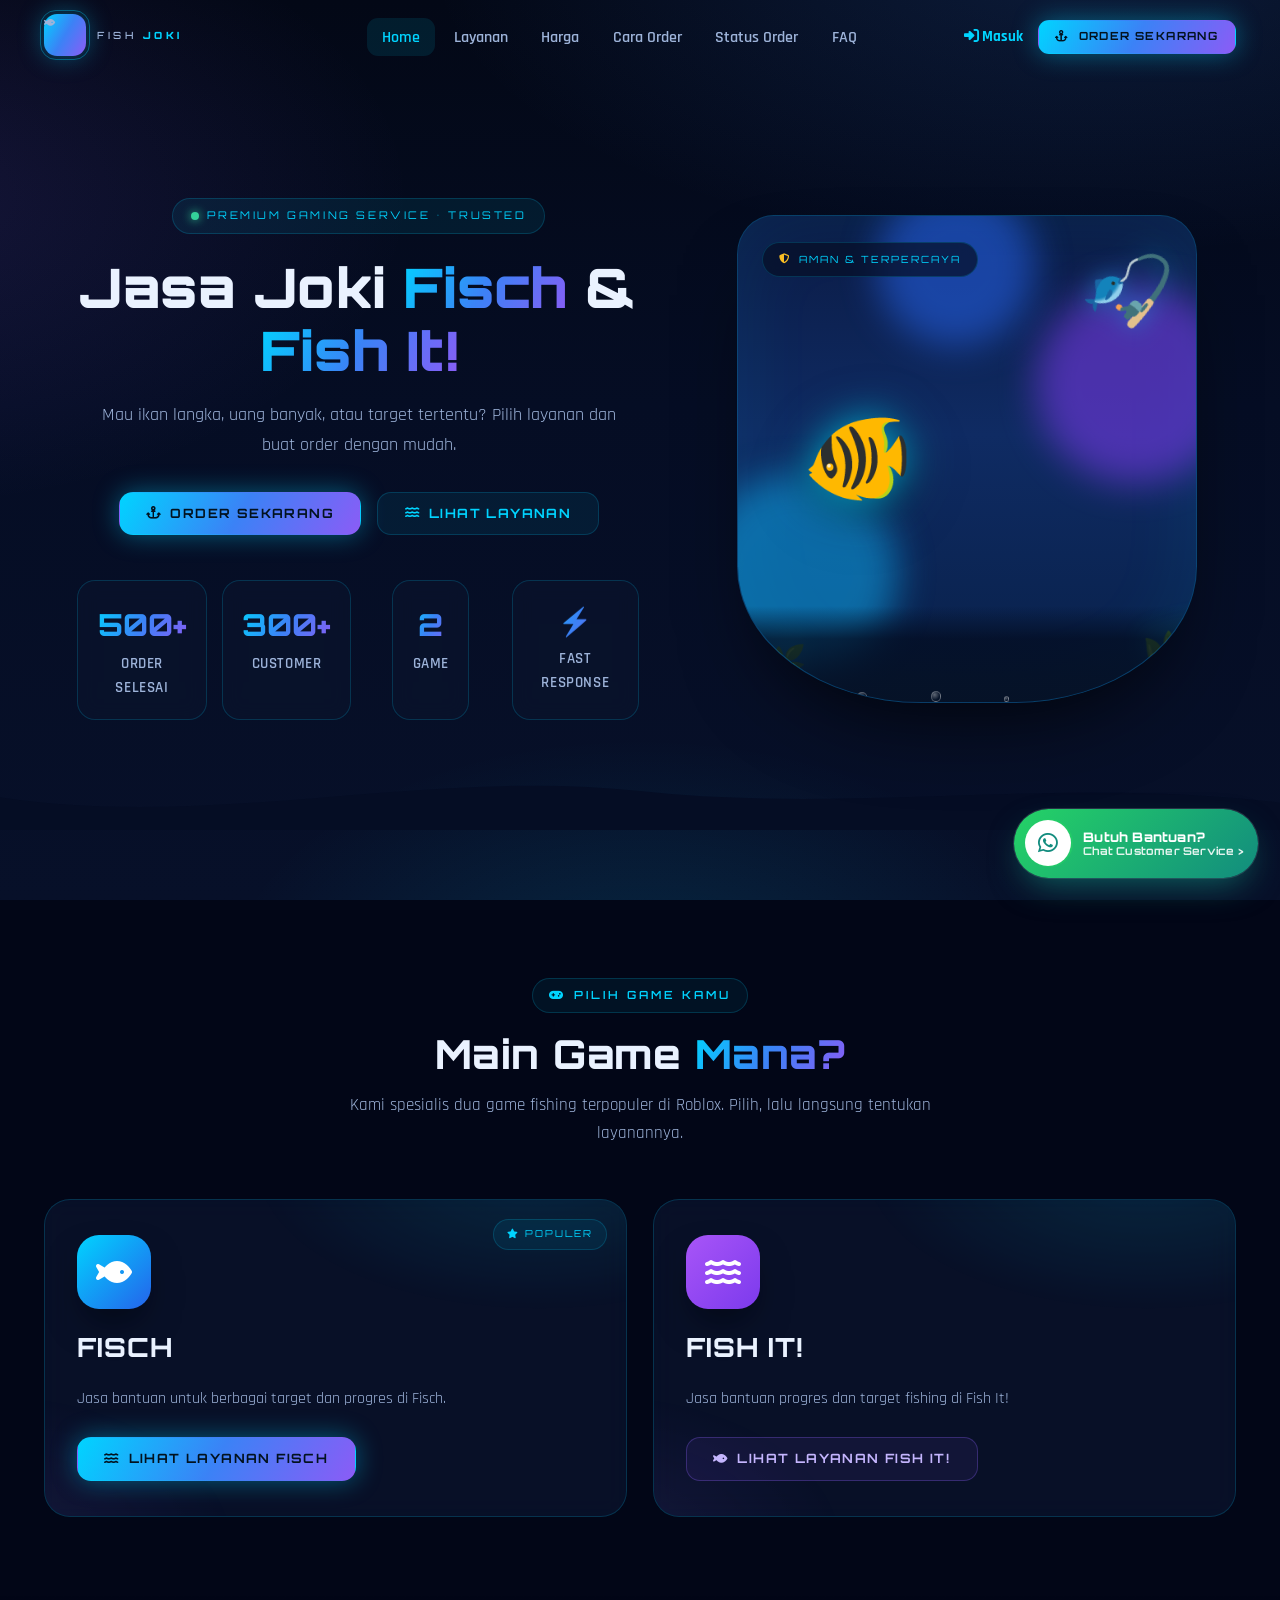
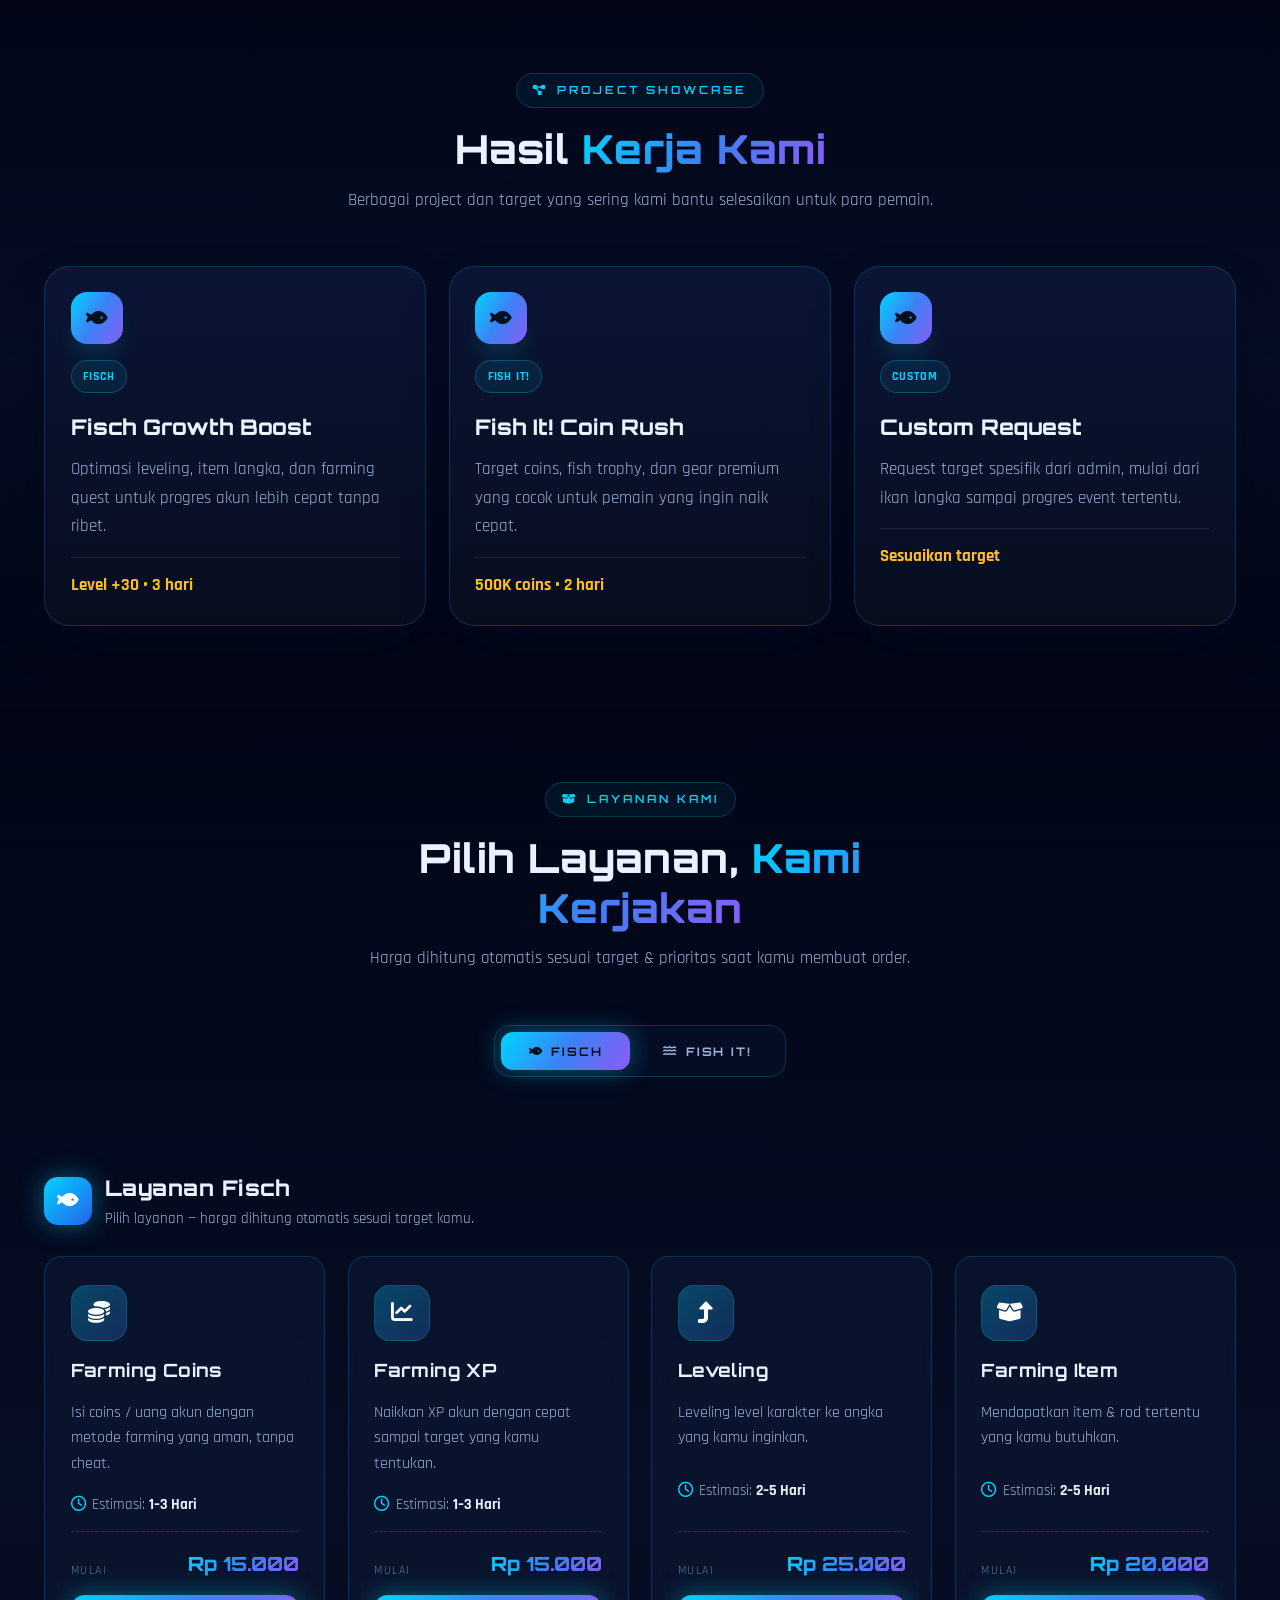
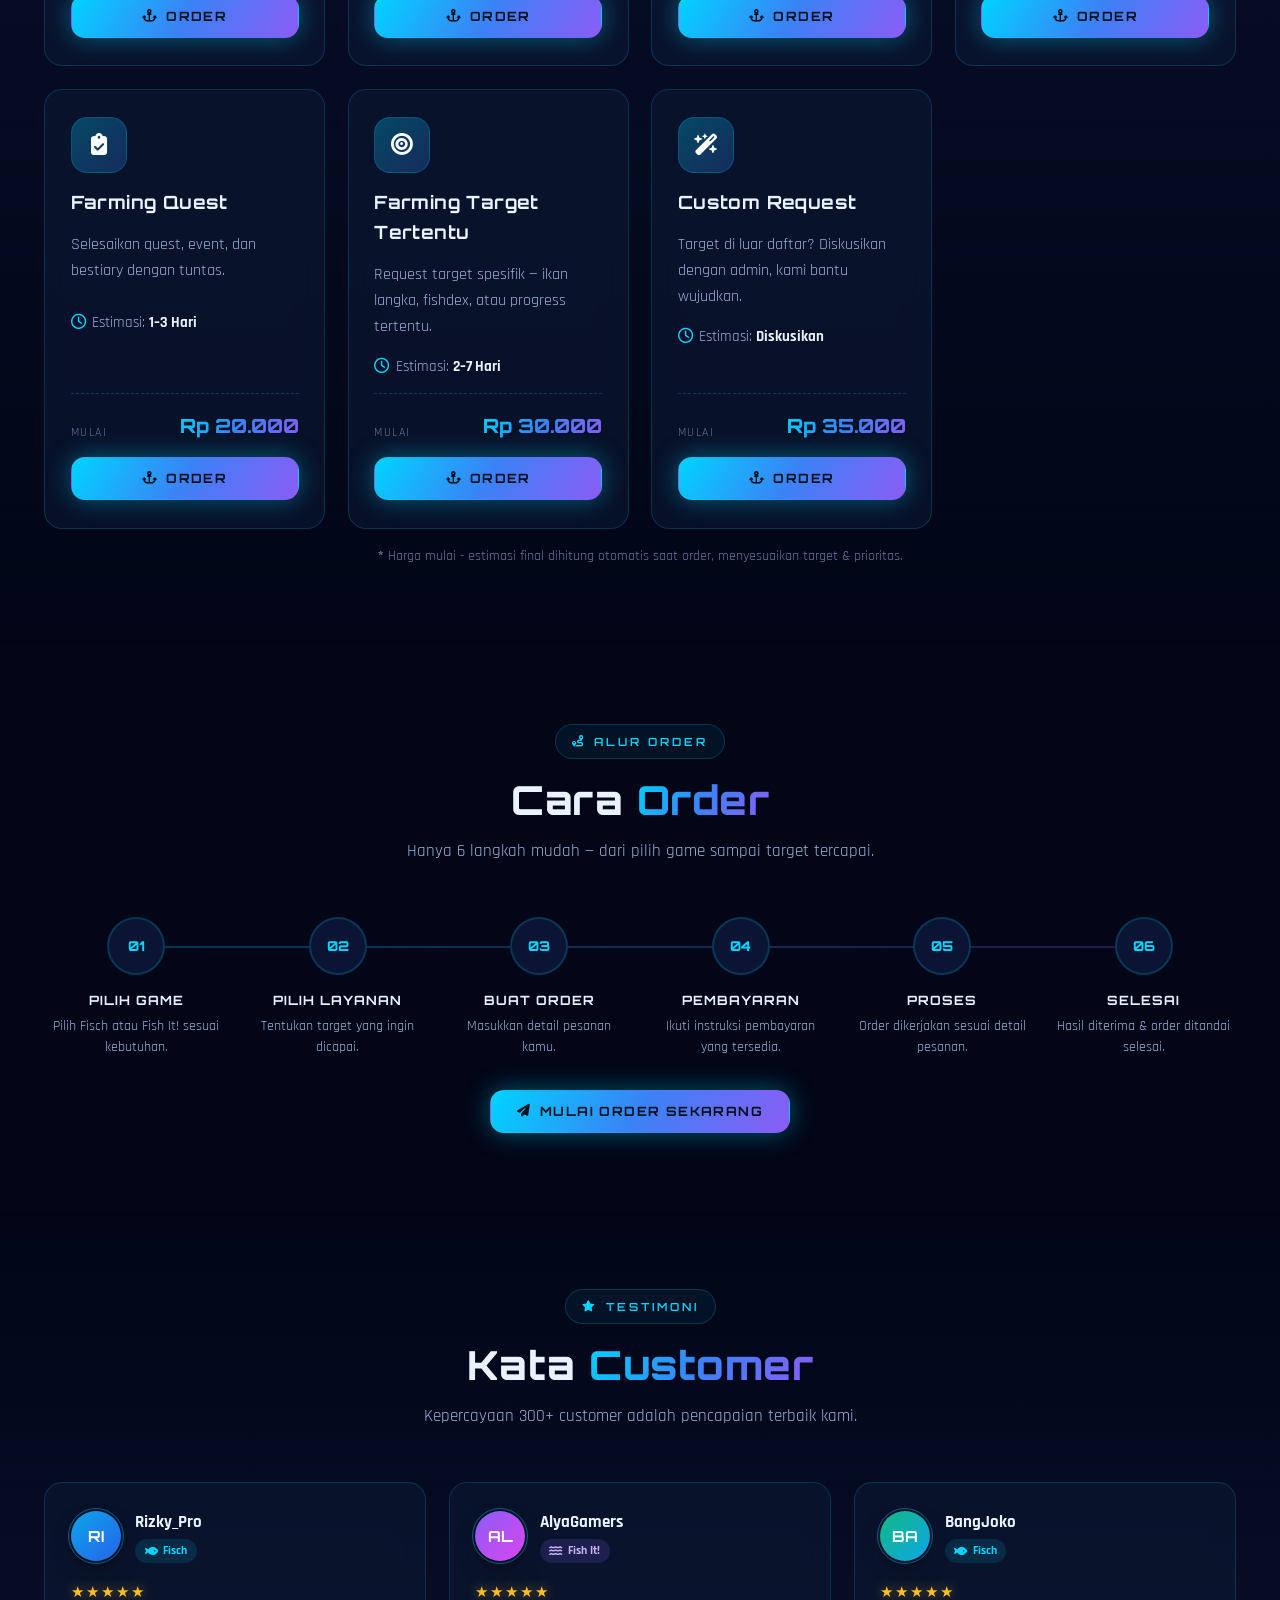
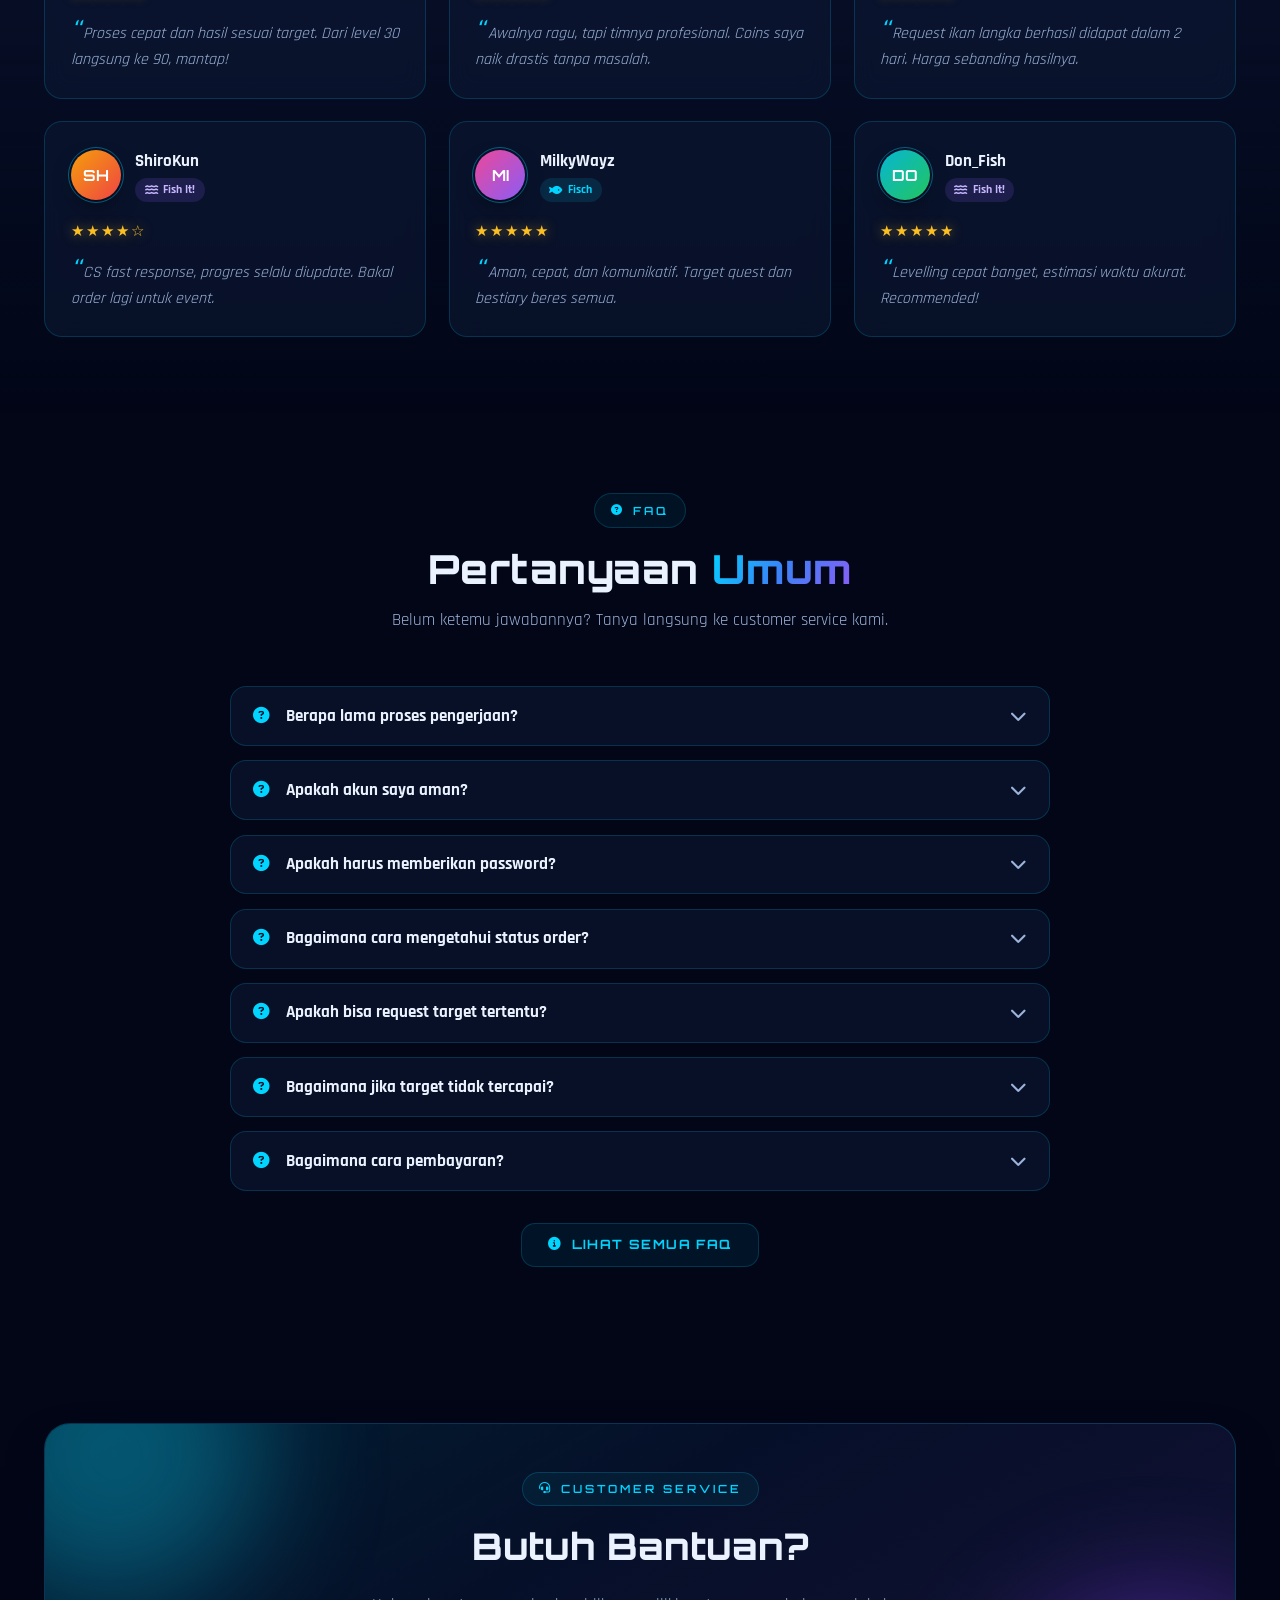
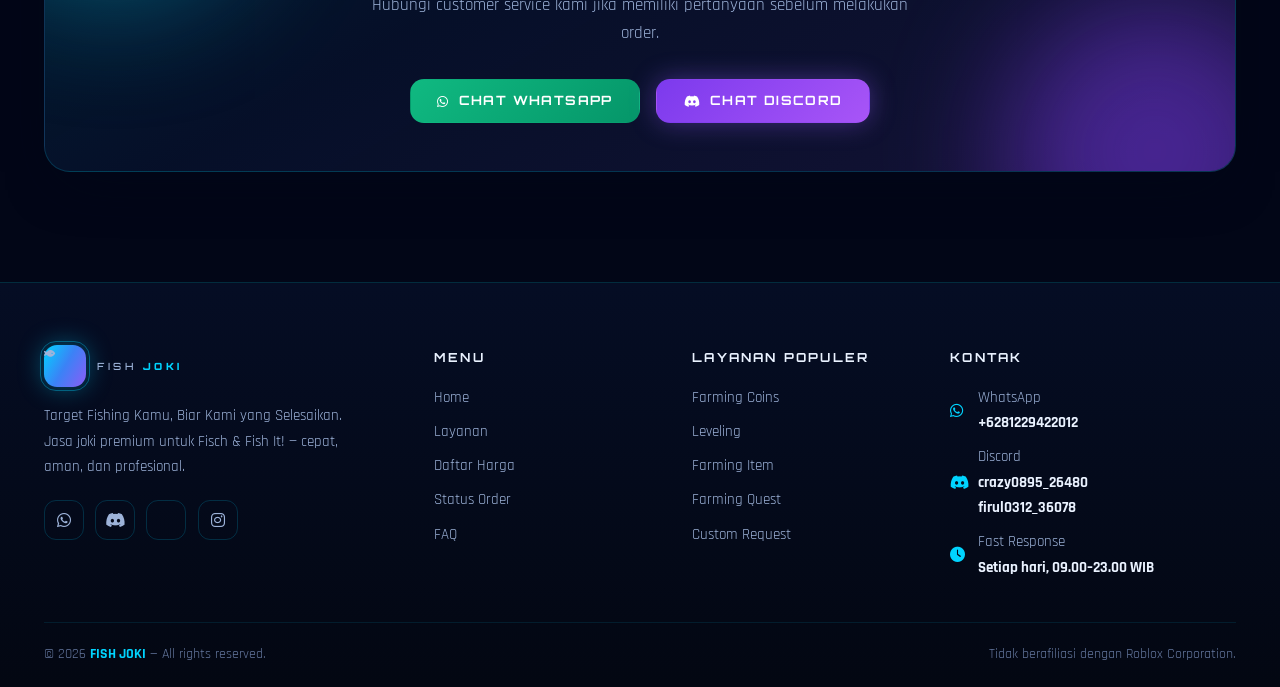
==== commit d21edfb9: "Update project" ====
--- a/index.html
+++ b/index.html
@@ -33,7 +33,7 @@
             <h1 class="reveal d1">Jasa Joki <span class="gtext">Fisch</span> &amp; <span class="gtext">Fish It!</span></h1>
             <p class="lead reveal d2">Mau ikan langka, uang banyak, atau target tertentu? Pilih layanan dan buat order dengan mudah.</p>
             <div class="hero-cta reveal d3">
-              <a href="order.html" class="btn btn-primary"><i class="fa-solid fa-anchor"></i> Order Sekarang</a>
+              <a href="login.html?next=order.html" class="btn btn-primary"><i class="fa-solid fa-anchor"></i> Order Sekarang</a>
               <a href="#layanan" class="btn btn-ghost"><i class="fa-solid fa-water"></i> Lihat Layanan</a>
             </div>
             <div class="stats reveal d4" id="statsRow"></div>
@@ -126,7 +126,7 @@
         </div>
         <div class="steps" id="stepsRow"></div>
         <div class="center mt-3 reveal">
-          <a href="order.html" class="btn btn-primary"><i class="fa-solid fa-paper-plane"></i> Mulai Order Sekarang</a>
+          <a href="login.html?next=order.html" class="btn btn-primary"><i class="fa-solid fa-paper-plane"></i> Mulai Order Sekarang</a>
         </div>
       </div>
     </section>
--- a/css/style.css
+++ b/css/style.css
@@ -578,6 +578,31 @@
   -webkit-mask:linear-gradient(#fff 0 0) content-box,linear-gradient(#fff 0 0);-webkit-mask-composite:xor;mask-composite:exclude;
 }
 .login-logo{display:flex;flex-direction:column;align-items:center;gap:.7rem;margin-bottom:2rem}
+
+/* ---------- Login Customer ---------- */
+.login-body{background:var(--bg-0)}
+.customer-login-wrap{min-height:100vh;display:grid;place-items:center;padding:1.4rem;position:relative}
+.customer-login-card{
+  width:min(480px,100%);padding:2.7rem 2.35rem 2.1rem;border:1px solid var(--stroke);border-radius:var(--radius-lg);
+  background:linear-gradient(160deg,rgba(15,35,75,.94),rgba(5,13,34,.96));box-shadow:0 36px 100px -32px #000,0 0 75px -42px rgba(0,212,255,.8);
+  position:relative;overflow:hidden;text-align:center;
+}
+.customer-login-card::after{content:"";position:absolute;width:270px;height:270px;border-radius:50%;right:-145px;top:-150px;background:rgba(139,92,246,.22);filter:blur(25px);pointer-events:none}
+.login-back{position:absolute;top:1.25rem;left:1.35rem;color:var(--muted);font-size:.88rem;font-weight:600;transition:color .25s;z-index:1}
+.login-back:hover{color:var(--cyan)}
+.login-brand-mark{width:62px;height:62px;font-size:1.55rem}
+.login-eyebrow{font-family:var(--font-head);font-size:.64rem;letter-spacing:2.5px;color:var(--cyan);margin-top:.55rem}
+.login-logo h1{font-family:var(--font-head);font-size:clamp(1.45rem,5vw,2rem);line-height:1.35;letter-spacing:.3px}
+.login-intro{max-width:340px;color:var(--muted);font-size:1rem;line-height:1.55}
+.google-login-btn{width:100%;min-height:56px;border:1px solid rgba(255,255,255,.13);border-radius:14px;background:#fff;color:#172033;display:flex;align-items:center;justify-content:center;gap:.8rem;font-family:var(--font-body);font-size:1rem;font-weight:700;transition:transform .25s,box-shadow .25s;margin-top:.15rem}
+.google-login-btn:hover{transform:translateY(-2px);box-shadow:0 14px 30px -14px rgba(255,255,255,.55)}
+.google-login-btn:disabled{opacity:.7;cursor:wait;transform:none}
+.google-login-btn svg{width:21px;height:21px;flex-shrink:0}
+.login-perks{display:flex;justify-content:center;gap:1.15rem;flex-wrap:wrap;margin-top:1.35rem;color:var(--muted);font-size:.86rem}
+.login-perks i{color:var(--mint);margin-right:.32rem}
+.login-terms{margin-top:1.4rem;padding-top:1.25rem;border-top:1px solid rgba(0,212,255,.12);color:var(--muted-2);font-size:.78rem;line-height:1.5}
+.nav-login{color:var(--cyan);font-weight:700;font-size:.95rem;white-space:nowrap}
+.nav-login:hover{color:#fff}
 
 /* Admin shell */
 .admin-shell{display:grid;grid-template-columns:252px 1fr;min-height:100vh}
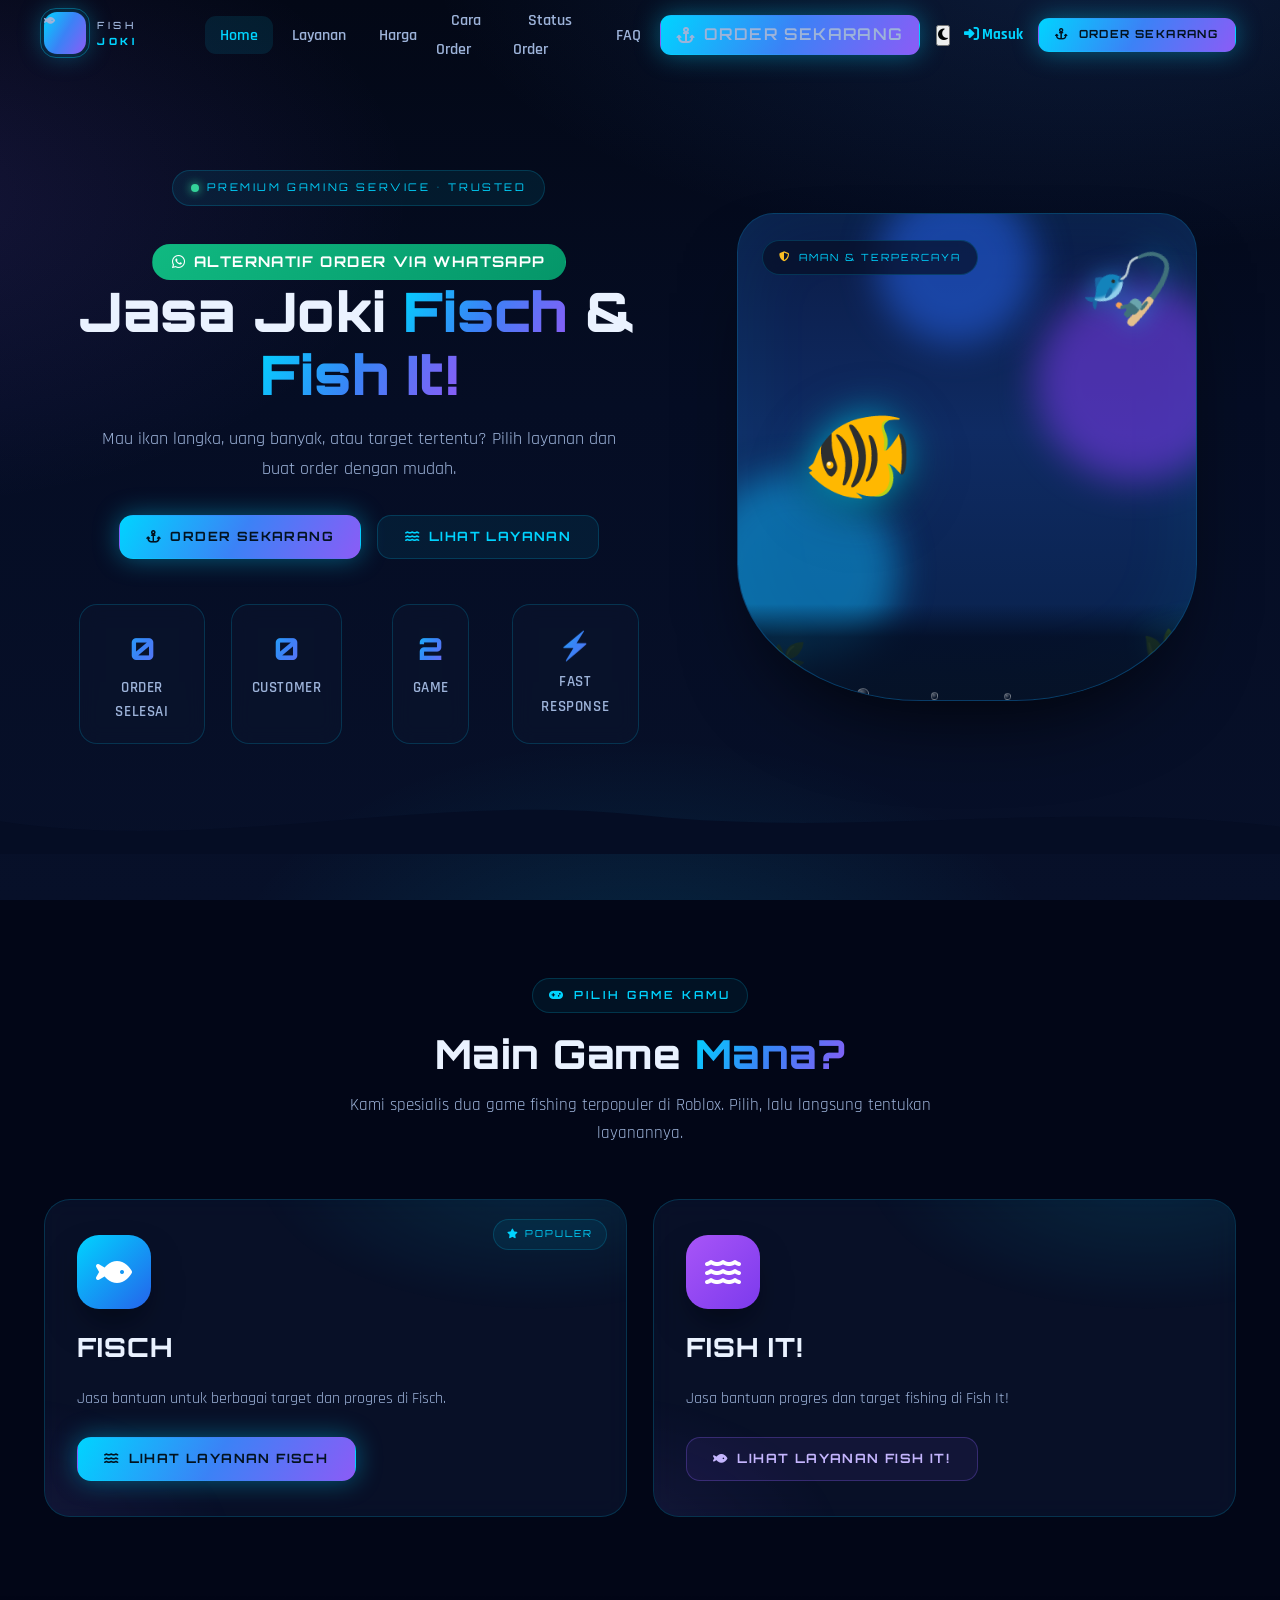
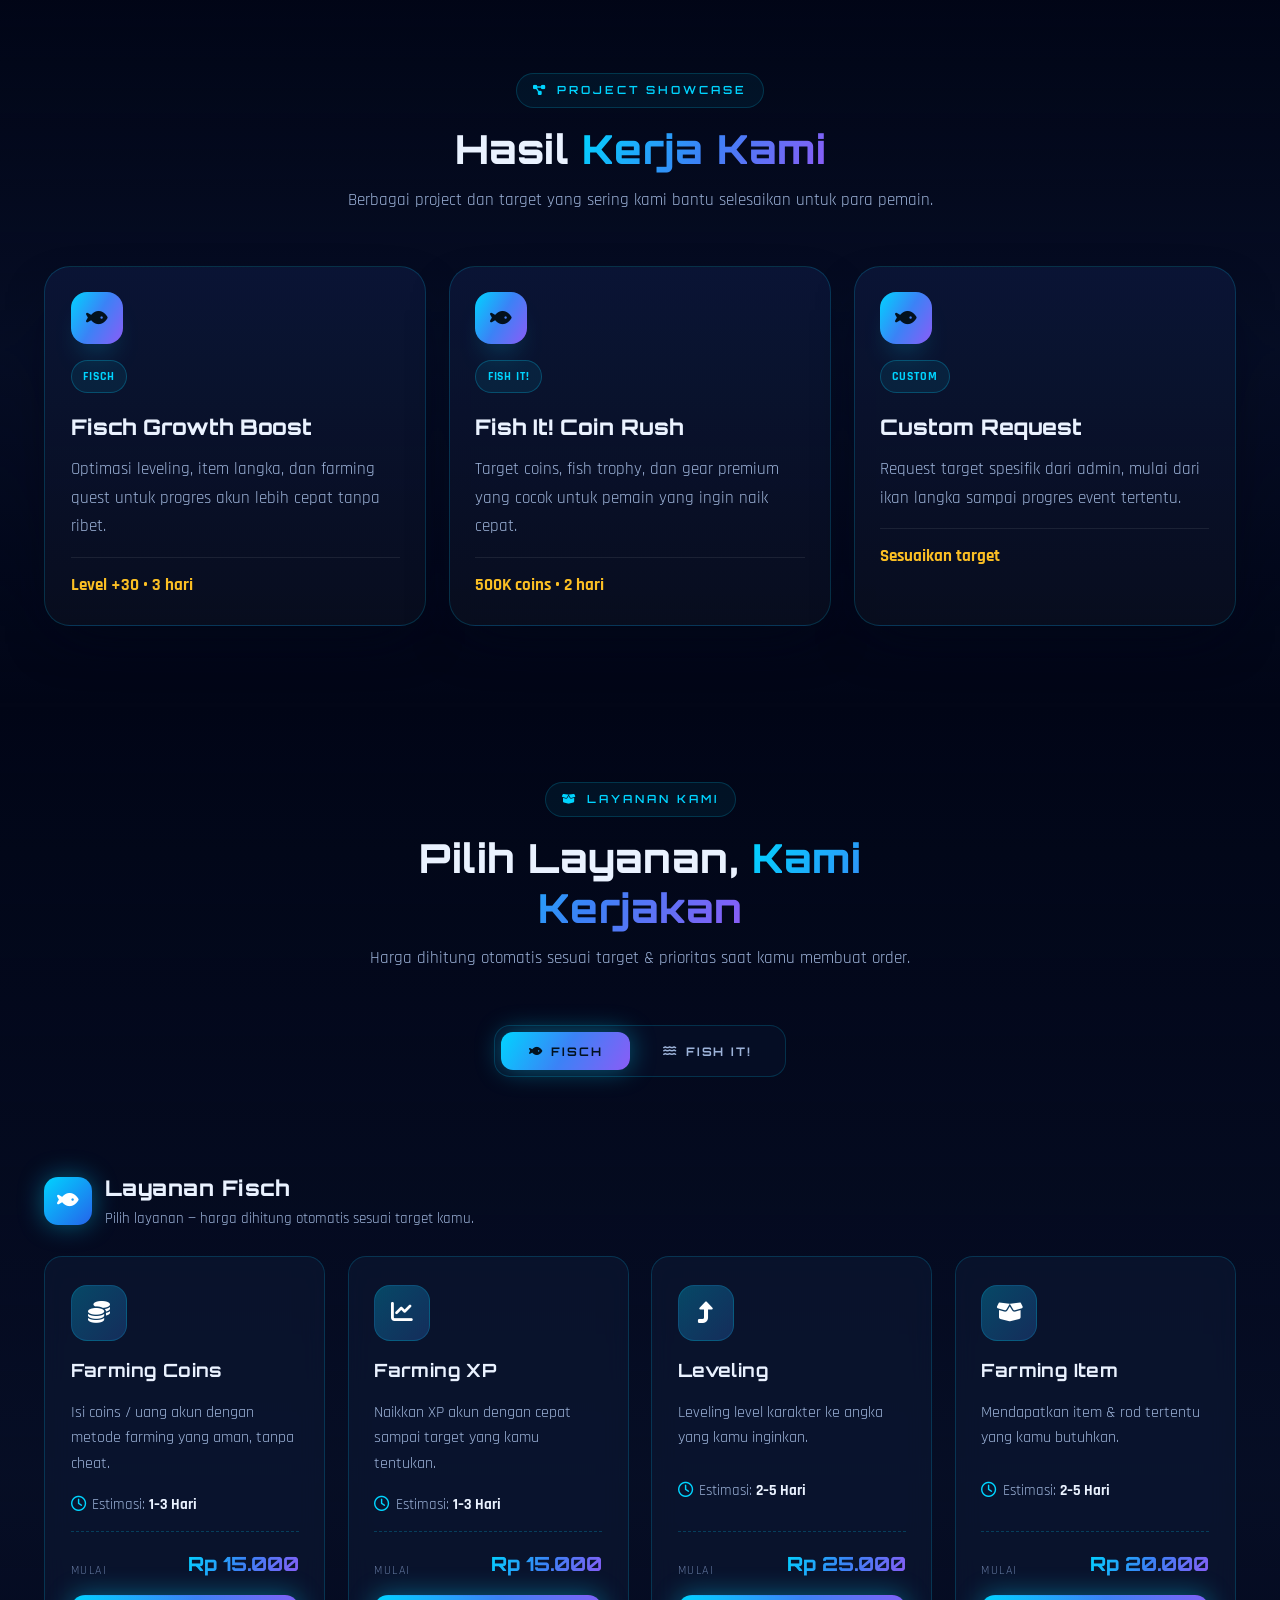
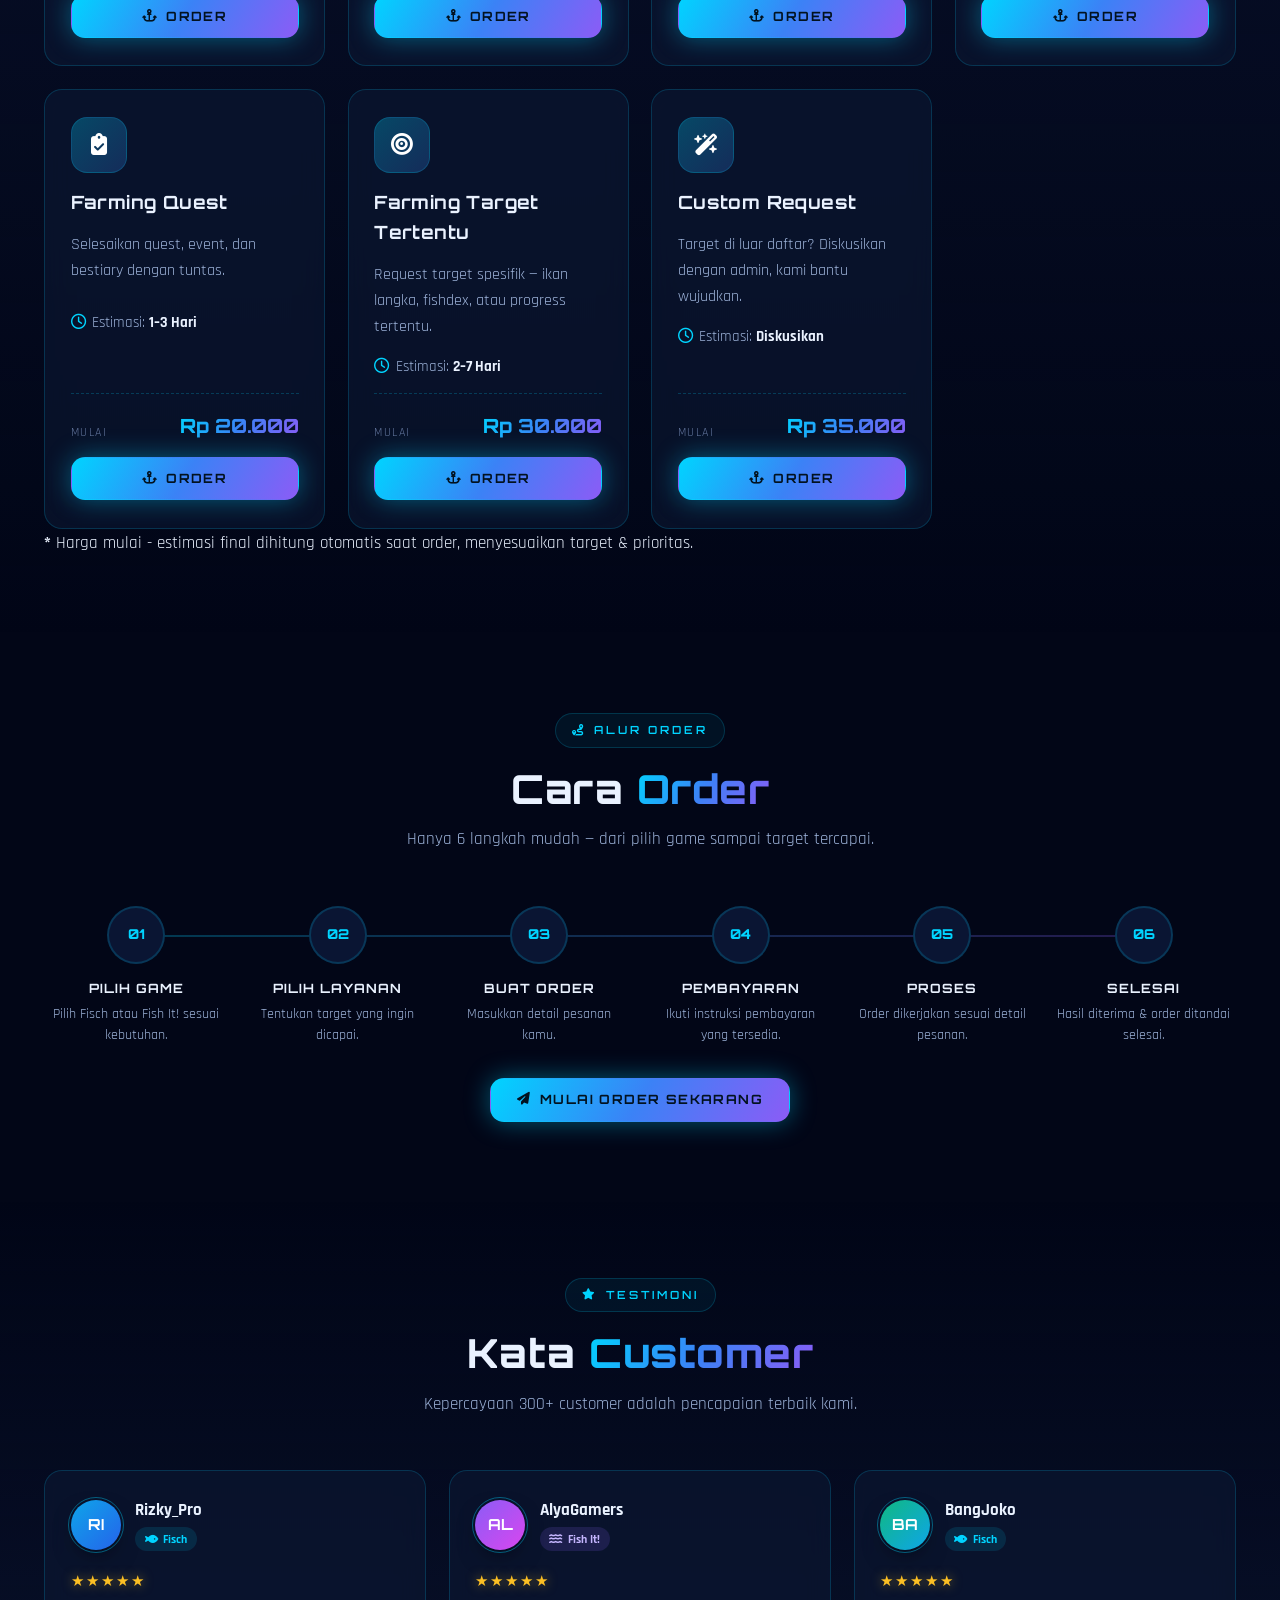
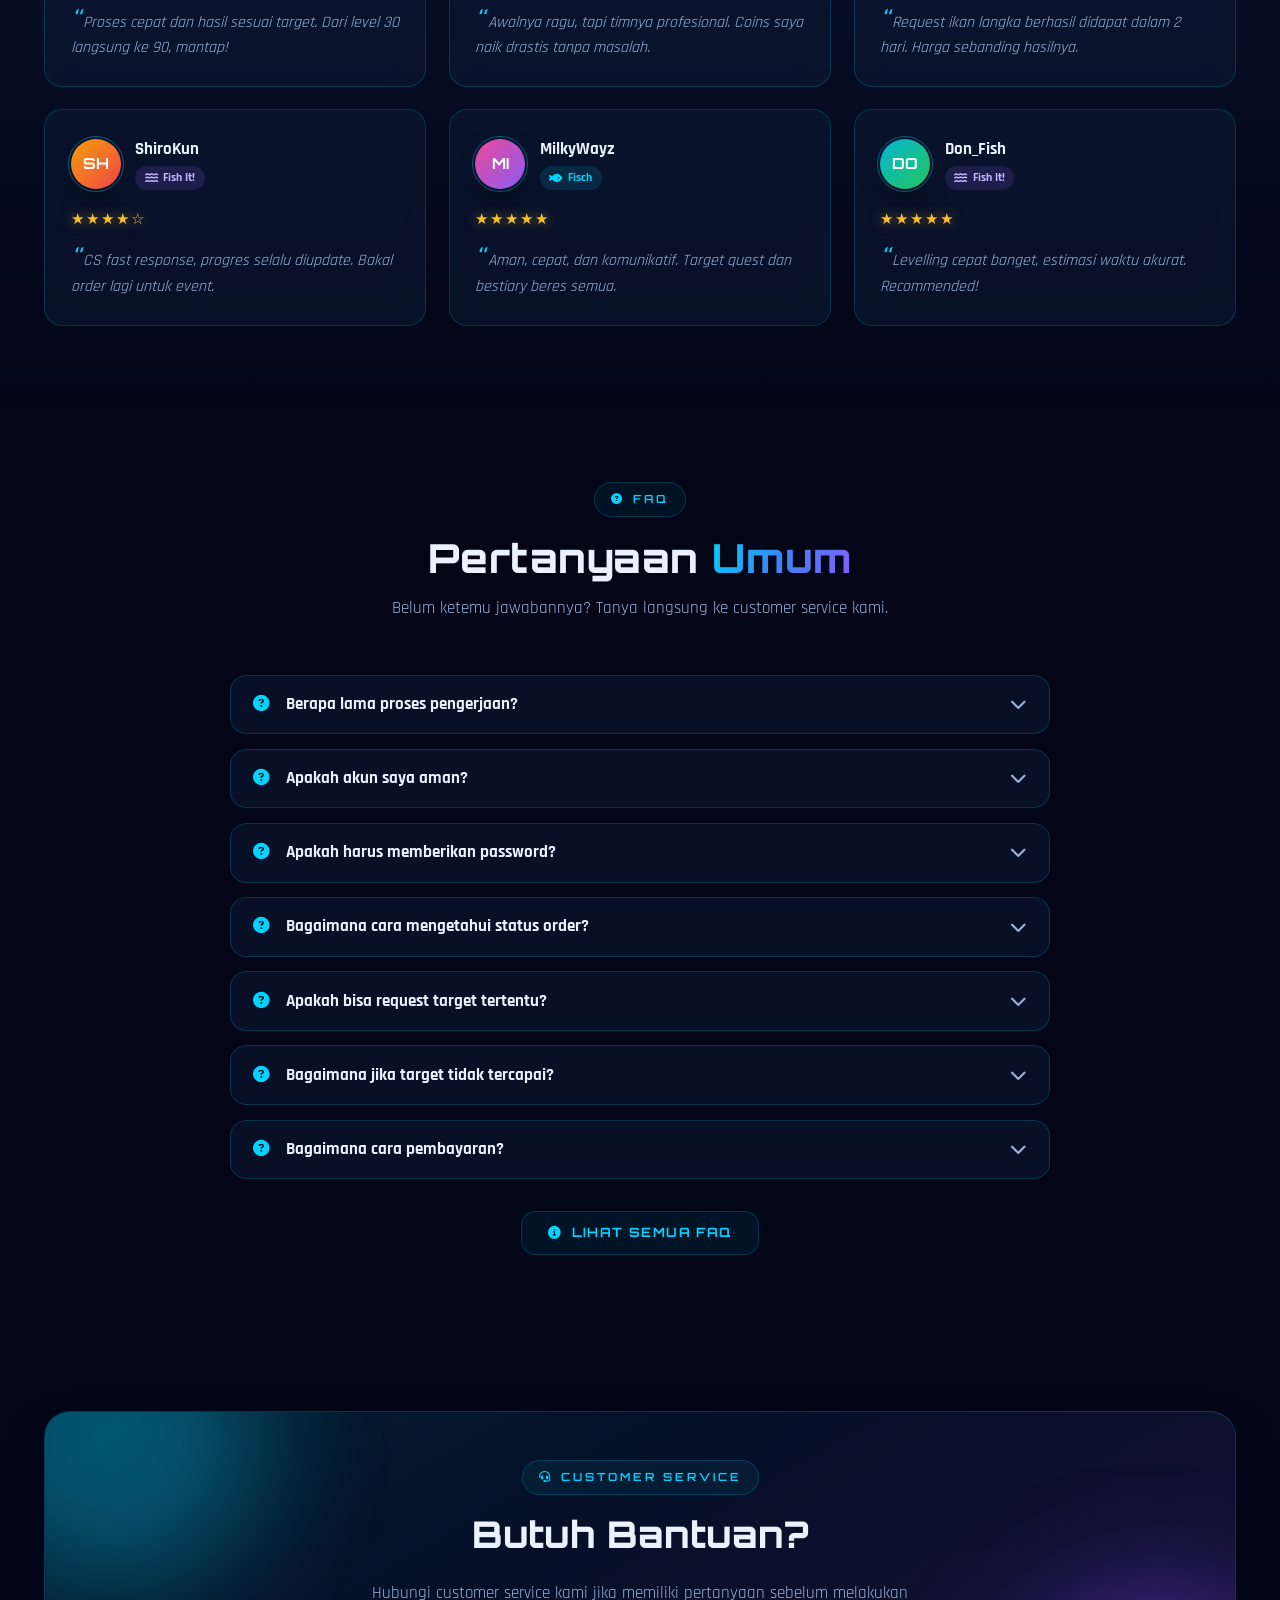
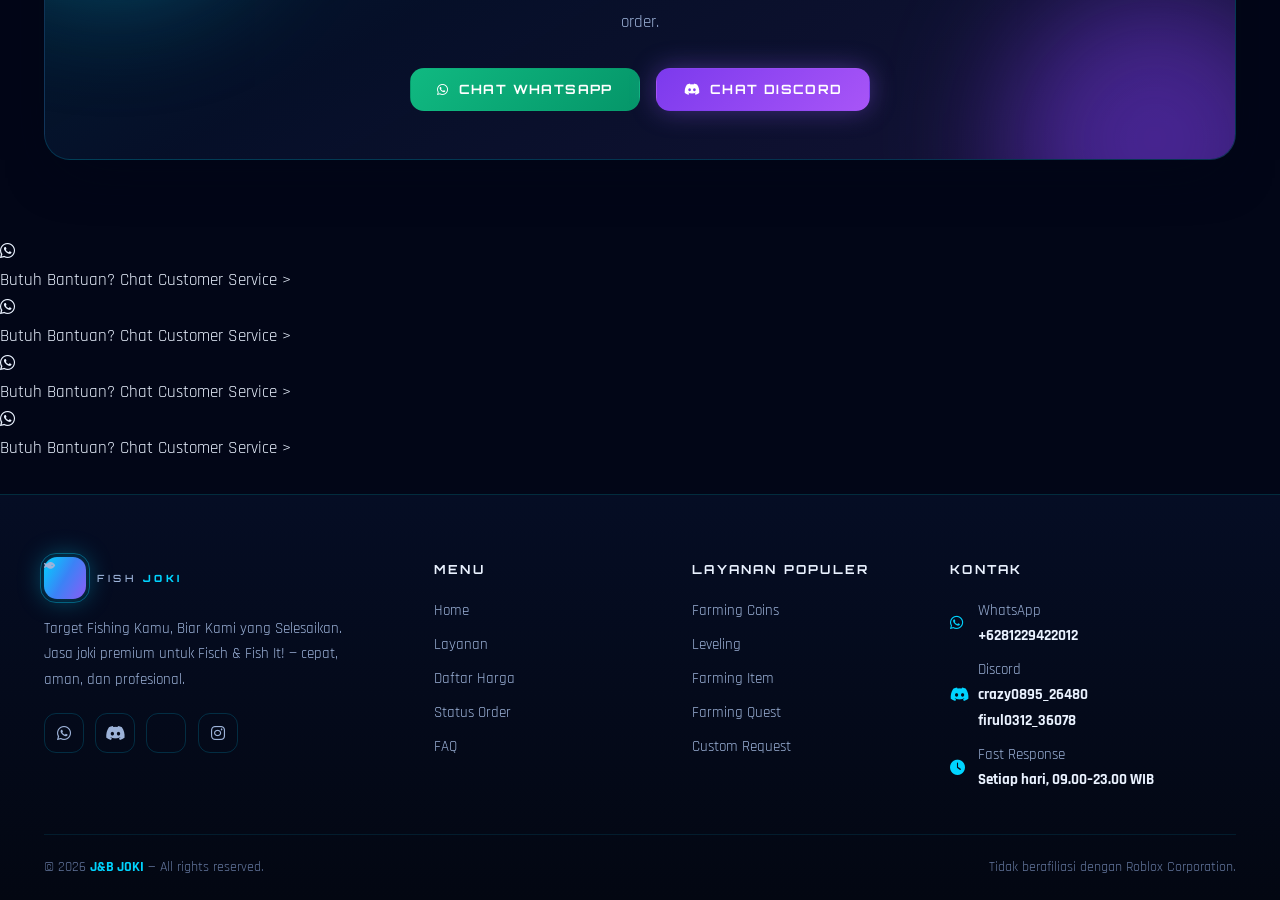
==== commit df21e05f: "Update site and admin pages" ====
--- a/index.html
+++ b/index.html
@@ -1,39 +1,56 @@
 <!DOCTYPE html>
 <html lang="id">
+
 <head>
- <meta charset="UTF-8">
- <meta name="viewport" content="width=device-width, initial-scale=1.0">
- <meta name="description" content="FISH JOKI — Jasa joki premium Fisch & Fish It! Farming coins, XP, leveling, item langka, dan custom request. Cepat, aman, dan profesional.">
- <meta name="theme-color" content="#020617">
- <title>FISH JOKI — Jasa Joki Fisch &amp; Fish It! Premium</title>
- <link rel="icon" href="data:image/svg+xml,<svg xmlns='http://www.w3.org/2000/svg' viewBox='0 0 100 100'><text y='.9em' font-size='90'>🐟</text></svg>">
- <link rel="preconnect" href="https://fonts.googleapis.com">
- <link rel="preconnect" href="https://fonts.gstatic.com" crossorigin>
- <link href="https://fonts.googleapis.com/css2?family=Orbitron:wght@500;700;800;900&family=Rajdhani:wght@400;500;600;700&display=swap" rel="stylesheet">
- <link rel="stylesheet" href="https://cdnjs.cloudflare.com/ajax/libs/font-awesome/6.5.2/css/all.min.css">
- <link rel="stylesheet" href="css/style.css">
+  <meta charset="UTF-8">
+  <meta name="viewport" content="width=device-width, initial-scale=1.0">
+  <meta name="description"
+    content="J&B JOKI — Jasa joki premium Fisch & Fish It! Farming coins, XP, leveling, item langka, dan custom request. Cepat, aman, dan profesional.">
+  <meta name="theme-color" content="#020617">
+  <title>J&B JOKI — Jasa Joki Fisch &amp; Fish It! Premium</title>
+  <link rel="icon"
+    href="data:image/svg+xml,<svg xmlns='http://www.w3.org/2000/svg' viewBox='0 0 100 100'><text y='.9em' font-size='90'>🐟</text></svg>">
+  <link rel="preconnect" href="https://fonts.googleapis.com">
+  <link rel="preconnect" href="https://fonts.gstatic.com" crossorigin>
+  <link
+    href="https://fonts.googleapis.com/css2?family=Orbitron:wght@500;700;800;900&family=Rajdhani:wght@400;500;600;700&display=swap"
+    rel="stylesheet">
+  <link rel="stylesheet" href="https://cdnjs.cloudflare.com/ajax/libs/font-awesome/6.5.2/css/all.min.css">
+  <link rel="stylesheet" href="css/style.css">
+  <script>try { document.documentElement.setAttribute("data-theme", localStorage.getItem("fj_theme") === "light" ? "light" : "dark") } catch (e) { document.documentElement.setAttribute("data-theme", "dark") }</script>
 </head>
+
 <body data-page="index">
 
   <!-- Loading screen bertema laut -->
- <div class="loader" id="loader">
+  <div class="loader" id="loader">
     <div class="loader-fish">🐟</div>
     <div class="loader-bar"><i></i></div>
-    <div class="loader-text">FISH JOKI — Menyiapkan Laut 🎣</div>
- </div>
- <noscript><div class="noscript">Aktifkan JavaScript untuk pengalaman terbaik di FISH JOKI.</div></noscript>
-
- <main>
+    <div class="loader-text">J&B JOKI — Menyiapkan Laut 🎣</div>
+  </div>
+  <noscript>
+    <div class="noscript">Aktifkan JavaScript untuk pengalaman terbaik di J&B JOKI.</div>
+  </noscript>
+
+  <main>
     <!-- ================= HERO ================= -->
     <section class="hero" id="home">
       <div class="container">
         <div class="hero-grid">
           <div>
             <span class="hero-badge reveal"><span class="dot"></span> Premium Gaming Service • Trusted</span>
-            <h1 class="reveal d1">Jasa Joki <span class="gtext">Fisch</span> &amp; <span class="gtext">Fish It!</span></h1>
-            <p class="lead reveal d2">Mau ikan langka, uang banyak, atau target tertentu? Pilih layanan dan buat order dengan mudah.</p>
+            <div class="reveal" style="margin-top:1rem">
+              <a href="wa-version/wa-index.html" class="btn btn-success" style="font-size:.92rem;padding:.5rem 1.2rem;border-radius:50px;display:inline-flex;align-items:center;gap:.5rem">
+                <i class="fa-brands fa-whatsapp"></i> Alternatif Order via WhatsApp
+              </a>
+            </div>
+            <h1 class="reveal d1">Jasa Joki <span class="gtext">Fisch</span> &amp; <span class="gtext">Fish It!</span>
+            </h1>
+            <p class="lead reveal d2">Mau ikan langka, uang banyak, atau target tertentu? Pilih layanan dan buat order
+              dengan mudah.</p>
             <div class="hero-cta reveal d3">
-              <a href="login.html?next=order.html" class="btn btn-primary"><i class="fa-solid fa-anchor"></i> Order Sekarang</a>
+              <a href="login.html?next=order.html" class="btn btn-primary"><i class="fa-solid fa-anchor"></i> Order
+                Sekarang</a>
               <a href="#layanan" class="btn btn-ghost"><i class="fa-solid fa-water"></i> Lihat Layanan</a>
             </div>
             <div class="stats reveal d4" id="statsRow"></div>
@@ -57,7 +74,9 @@
           </div>
         </div>
       </div>
-      <svg class="wave" viewBox="0 0 1440 90" preserveAspectRatio="none"><path d="M0,48 C240,90 480,10 720,40 C960,70 1200,20 1440,55 L1440,90 L0,90 Z"></path></svg>
+      <svg class="wave" viewBox="0 0 1440 90" preserveAspectRatio="none">
+        <path d="M0,48 C240,90 480,10 720,40 C960,70 1200,20 1440,55 L1440,90 L0,90 Z"></path>
+      </svg>
     </section>
     <!-- ================= PILIH GAME ================= -->
     <section id="pilih-game">
@@ -68,14 +87,16 @@
           <p>Kami spesialis dua game fishing terpopuler di Roblox. Pilih, lalu langsung tentukan layanannya.</p>
         </div>
         <div class="game-grid">
-          <div class="game-card fisch reveal d1" data-game="fisch" role="button" tabindex="0" aria-label="Pilih game Fisch">
+          <div class="game-card fisch reveal d1" data-game="fisch" role="button" tabindex="0"
+            aria-label="Pilih game Fisch">
             <span class="game-ico"><i class="fa-solid fa-fish"></i></span>
             <h3>FISCH</h3>
             <p>Jasa bantuan untuk berbagai target dan progres di Fisch.</p>
             <span class="btn btn-primary go"><i class="fa-solid fa-water"></i> Lihat Layanan Fisch</span>
             <span class="game-tag"><i class="fa-solid fa-star"></i> POPULER</span>
           </div>
-          <div class="game-card fishit reveal d2" data-game="fishit" role="button" tabindex="0" aria-label="Pilih game Fish It!">
+          <div class="game-card fishit reveal d2" data-game="fishit" role="button" tabindex="0"
+            aria-label="Pilih game Fish It!">
             <span class="game-ico"><i class="fa-solid fa-water"></i></span>
             <h3>FISH IT!</h3>
             <p>Jasa bantuan progres dan target fishing di Fish It!</p>
@@ -113,7 +134,8 @@
         </div>
         <div class="sub-head" id="svcTitle"></div>
         <div class="services-grid" id="servicesGrid"></div>
-        <p class="mini-note reveal"><b>*</b> Harga mulai - estimasi final dihitung otomatis saat order, menyesuaikan target & prioritas.</p>
+        <p class="mini-note reveal"><b>*</b> Harga mulai - estimasi final dihitung otomatis saat order, menyesuaikan
+          target & prioritas.</p>
       </div>
     </section>
     <!-- ================= CARA ORDER ================= -->
@@ -126,7 +148,8 @@
         </div>
         <div class="steps" id="stepsRow"></div>
         <div class="center mt-3 reveal">
-          <a href="login.html?next=order.html" class="btn btn-primary"><i class="fa-solid fa-paper-plane"></i> Mulai Order Sekarang</a>
+          <a href="login.html?next=order.html" class="btn btn-primary"><i class="fa-solid fa-paper-plane"></i> Mulai
+            Order Sekarang</a>
         </div>
       </div>
     </section>
@@ -166,31 +189,109 @@
           <h2>Butuh Bantuan?</h2>
           <p>Hubungi customer service kami jika memiliki pertanyaan sebelum melakukan order.</p>
           <div class="cta-btns">
-            <a href="#" id="waBtn" class="btn btn-success" target="_blank" rel="noopener"><i class="fa-brands fa-whatsapp"></i> Chat WhatsApp</a>
-            <a href="#" id="dcBtn" class="btn btn-discord" target="_blank" rel="noopener"><i class="fa-brands fa-discord"></i> Chat Discord</a>
-          </div>
-        </div>
-      </div>
-    </section>
- </main>
- <script>
-   // Wire konfigurasi kontak admin
-   document.addEventListener("DOMContentLoaded", function () {
-     var wa = document.getElementById("waBtn");
-     var dc = document.getElementById("dcBtn");
-     if (wa) wa.href = waLink();
-     if (dc) dc.href = APPCONFIG.discord;
-   });
- </script>
- <script src="js/data.js"></script>
- <script src="js/script.js"></script>
-<a href="#konfigurasi" id="waBanner" class="wa-banner" aria-label="Chat WhatsApp">
-    <div class="wa-pulse"></div>
-    <div class="wa-banner-btn"><i class="fa-brands fa-whatsapp"></i></div>
-    <div class="wa-banner-text">
-        <span class="wa-t">Butuh Bantuan?</span>
-        <span class="wa-s">Chat Customer Service &gt;</span>
-    </div>
-</a>
-</body>
-</html>
+            <a href="#" id="waBtn" class="btn btn-success" target="_blank" rel="noopener"><i
+                class="fa-brands fa-whatsapp"></i> Chat WhatsApp</a>
+            <a href="#" id="dcBtn" class="btn btn-discord" target="_blank" rel="noopener"><i
+                class="fa-brands fa-discord"></i> Chat Discord</a>
+          </div>
+        </div>
+      </div>
+    </section>
+  </main>
+  <script>
+    // Wire konfigurasi kontak admin
+    document.addEventListener("DOMContentLoaded", function () {
+      var wa = document.getElementById("waBtn");
+      var dc = document.getElementById("dcBtn");
+      if (wa) wa.href = waLink();
+      if (dc) dc.href = APPCONFIG.discord;
+    });
+  </script>
+  <script src="js/data.js"></script>
+  <script src="js/script.js"></script>
+  <a href="#konfigurasi" id="waBanner" class="wa-banner" aria-label="Chat WhatsApp">
+    <div class="wa-pulse"></div>
+    <div class="wa-banner-btn"><i class="fa-brands fa-whatsapp"></i></div>
+    <div class="wa-banner-text">
+      <span class="wa-t">Butuh Bantuan?</span>
+      <span class="wa-s">Chat Customer Service &gt;</span>
+    </div>
+  </a>
+</body>
+
+</html>        </div>
+      </div>
+    </section>
+  </main>
+  <script>
+    // Wire konfigurasi kontak admin
+    document.addEventListener("DOMContentLoaded", function () {
+      var wa = document.getElementById("waBtn");
+      var dc = document.getElementById("dcBtn");
+      if (wa) wa.href = waLink();
+      if (dc) dc.href = APPCONFIG.discord;
+    });
+  </script>
+  <script src="js/data.js"></script>
+  <script src="js/script.js"></script>
+  <a href="#konfigurasi" id="waBanner" class="wa-banner" aria-label="Chat WhatsApp">
+    <div class="wa-pulse"></div>
+    <div class="wa-banner-btn"><i class="fa-brands fa-whatsapp"></i></div>
+    <div class="wa-banner-text">
+      <span class="wa-t">Butuh Bantuan?</span>
+      <span class="wa-s">Chat Customer Service &gt;</span>
+    </div>
+  </a>
+</body>
+
+</html>        </div>
+      </div>
+    </section>
+  </main>
+  <script>
+    // Wire konfigurasi kontak admin
+    document.addEventListener("DOMContentLoaded", function () {
+      var wa = document.getElementById("waBtn");
+      var dc = document.getElementById("dcBtn");
+      if (wa) wa.href = waLink();
+      if (dc) dc.href = APPCONFIG.discord;
+    });
+  </script>
+  <script src="js/data.js"></script>
+  <script src="js/script.js"></script>
+  <a href="#konfigurasi" id="waBanner" class="wa-banner" aria-label="Chat WhatsApp">
+    <div class="wa-pulse"></div>
+    <div class="wa-banner-btn"><i class="fa-brands fa-whatsapp"></i></div>
+    <div class="wa-banner-text">
+      <span class="wa-t">Butuh Bantuan?</span>
+      <span class="wa-s">Chat Customer Service &gt;</span>
+    </div>
+  </a>
+</body>
+
+</html>        </div>
+      </div>
+    </section>
+  </main>
+  <script>
+    // Wire konfigurasi kontak admin
+    document.addEventListener("DOMContentLoaded", function () {
+      var wa = document.getElementById("waBtn");
+      var dc = document.getElementById("dcBtn");
+      if (wa) wa.href = waLink();
+      if (dc) dc.href = APPCONFIG.discord;
+    });
+  </script>
+  <script src="js/data.js"></script>
+  <script src="js/script.js"></script>
+  <a href="#konfigurasi" id="waBanner" class="wa-banner" aria-label="Chat WhatsApp">
+    <div class="wa-pulse"></div>
+    <div class="wa-banner-btn"><i class="fa-brands fa-whatsapp"></i></div>
+    <div class="wa-banner-text">
+      <span class="wa-t">Butuh Bantuan?</span>
+      <span class="wa-s">Chat Customer Service &gt;</span>
+    </div>
+  </a>
+</body>
+
+</html>
--- a/css/style.css
+++ b/css/style.css
@@ -1,6 +1,6 @@
 /* ============================================================
-   FISH JOKI — style.css
-   Tema : Dark Ocean × Gaming Neon (biru neon, cyan, ungu)
+   J&B JOKI — style.css
+   Tema : Modern Minimalis · Dark Ocean × Soft Neon
    ============================================================ */
 :root{
   --bg-0:#020617;
@@ -10,6 +10,8 @@
   --card-bg:rgba(13,26,54,.55);
   --glass:rgba(10,20,45,.6);
   --glass-2:rgba(16,30,60,.45);
+  --field-bg:rgba(4,12,32,.7);
+  --soft-bg:rgba(4,12,32,.6);
   --stroke:rgba(0,212,255,.18);
   --stroke-2:rgba(139,92,246,.3);
   --blue:#00a3ff;
@@ -34,7 +36,7 @@
   --radius-lg:26px;
   --font-head:'Orbitron',sans-serif;
   --font-body:'Rajdhani',sans-serif;
-  --nav-h:74px;
+  --nav-h:70px;
 }
 *{margin:0;padding:0;box-sizing:border-box}
 html{scroll-behavior:smooth}
@@ -479,7 +481,7 @@
 .field label b{color:var(--red)}
 .inp,.sel,.area{
   width:100%;padding:.85rem 1rem;border-radius:13px;border:1px solid var(--stroke);
-  background:rgba(4,12,32,.7);color:var(--text);outline:none;transition:border-color .3s,box-shadow .3s,background .3s;appearance:none;
+  background:var(--field-bg);color:var(--text);outline:none;transition:border-color .3s,box-shadow .3s,background .3s;appearance:none;
 }
 .sel{background-image:linear-gradient(45deg,transparent 50%,var(--cyan) 50%),linear-gradient(135deg,var(--cyan) 50%,transparent 50%);background-position:calc(100% - 20px) 55%,calc(100% - 15px) 55%;background-size:5px 5px;background-repeat:no-repeat}
 .inp:focus,.sel:focus,.area:focus{border-color:var(--cyan);box-shadow:0 0 0 3px rgba(0,212,255,.15)}
@@ -491,7 +493,7 @@
 .prio-grid{display:grid;grid-template-columns:1fr 1fr;gap:.9rem}
 .prio-card{
   position:relative;display:flex;gap:.8rem;align-items:center;padding:1rem 1.1rem;border-radius:14px;cursor:pointer;
-  border:1px solid var(--stroke);background:rgba(4,12,32,.6);transition:.3s;
+  border:1px solid var(--stroke);background:var(--soft-bg);transition:.3s;
 }
 .prio-card input{position:absolute;opacity:0;pointer-events:none}
 .prio-card .pi{width:42px;height:42px;border-radius:12px;display:grid;place-items:center;font-size:1.05rem;background:rgba(59,130,246,.15);color:var(--blue);flex-shrink:0}
@@ -542,7 +544,7 @@
 .badge.s4{background:rgba(52,211,153,.12);color:var(--green);border-color:rgba(52,211,153,.35)}
 .badge.s5{background:rgba(248,113,113,.12);color:var(--red);border-color:rgba(248,113,113,.35)}
 .detail-grid{display:grid;grid-template-columns:1fr 1fr;gap:.9rem;margin-top:1.2rem}
-.detail-cell{background:rgba(4,12,32,.6);border:1px solid var(--stroke);border-radius:14px;padding:.9rem 1rem}
+.detail-cell{background:var(--soft-bg);border:1px solid var(--stroke);border-radius:14px;padding:.9rem 1rem}
 .detail-cell .k{color:var(--muted-2);font-size:.78rem;text-transform:uppercase;letter-spacing:1.4px;font-family:var(--font-head)}
 .detail-cell .v{margin-top:.25rem;font-weight:700;font-size:1rem;word-break:break-word}
 .tl{display:flex;gap:0;margin-top:1.6rem;position:relative}
@@ -563,6 +565,16 @@
 .cancel-banner{margin-top:1.4rem;padding:1rem 1.2rem;border-radius:14px;background:rgba(248,113,113,.1);border:1px solid rgba(248,113,113,.35);color:#fca5a5;display:flex;gap:.8rem;align-items:center}
 .pay-note{margin-top:1.1rem;font-size:.9rem;color:var(--muted);background:rgba(251,191,36,.07);border:1px solid rgba(251,191,36,.25);border-radius:13px;padding:.85rem 1rem}
 .pay-note b{color:var(--gold)}
+.rating-panel{margin-top:1.1rem;padding:1rem;border:1px solid rgba(251,191,36,.3);border-radius:14px;background:rgba(251,191,36,.06)}
+.rating-heading{display:flex;gap:.7rem;align-items:flex-start;color:var(--gold)}
+.rating-heading span{color:var(--text)}.rating-heading small{display:block;color:var(--muted);margin-top:.2rem}.rating-heading strong{color:var(--gold)}
+.rating-stars{display:flex;gap:.35rem;margin:.8rem 0}.rating-star{border:0;background:transparent;color:var(--muted-2);font-size:1.45rem;padding:.15rem;cursor:pointer}.rating-star.on{color:var(--gold)}
+.rating-panel .area{min-height:72px;margin-bottom:.7rem}.rating-panel.submitted{border-color:rgba(52,211,153,.35);color:#a7f3d0;display:flex;gap:.7rem;align-items:center}.rating-panel.expired{color:var(--muted);display:flex;gap:.7rem;align-items:center}
+.order-chat{margin-top:1.1rem;border:1px solid rgba(0,212,255,.28);border-radius:14px;background:rgba(0,212,255,.04);overflow:hidden}
+.chat-head{display:flex;justify-content:space-between;gap:.8rem;align-items:center;padding:.8rem 1rem;border-bottom:1px solid var(--stroke);color:var(--cyan);font-weight:700}.chat-head small{font-size:.75rem;color:var(--muted)}
+.chat-list{height:250px;overflow-y:auto;padding:1rem;display:flex;flex-direction:column;gap:.65rem}.chat-empty{margin:auto;color:var(--muted);font-size:.9rem;text-align:center}
+.chat-message{align-self:flex-start;max-width:84%;padding:.55rem .75rem;border-radius:12px 12px 12px 3px;background:rgba(148,163,184,.12);color:var(--text);line-height:1.4;word-break:break-word}.chat-message.own{align-self:flex-end;border-radius:12px 12px 3px 12px;background:rgba(0,212,255,.16)}.chat-message small{display:block;margin-bottom:.18rem;color:var(--muted-2);font-size:.7rem}
+.chat-form{display:flex;gap:.6rem;align-items:end;padding:.8rem;border-top:1px solid var(--stroke)}.chat-form .area{min-height:44px;max-height:100px;flex:1}.chat-form .btn{flex-shrink:0}
 /* ---------- Admin ---------- */
 .admin-body{background:var(--bg-0)}
 .admin-body::before{content:none}
@@ -658,20 +670,20 @@
   .hero-visual{order:-1;width:100%}
   .hero-cta{justify-content:center}
   .hero h1,.hero p.lead,.hero .hero-badge,.hero .hero-cta{text-align:center}
-  .scene{width:min(400px,100%);aspect-ratio:1/1}
+  .scene{width:min(380px,100%);aspect-ratio:1/1}
   .steps{grid-template-columns:repeat(3,1fr);gap:2rem 1rem}
   .steps::before{display:none}
   .testi-grid{grid-template-columns:1fr 1fr}
-  .footer-grid{grid-template-columns:1fr 1fr}
+  .footer-grid{grid-template-columns:1fr 1fr;gap:2rem}
   .stat-grid{grid-template-columns:1fr 1fr}
   .admin-shell{grid-template-columns:1fr}
-  .sidebar{position:fixed;left:-290px;width:252px;transition:left .4s;height:100vh}
+  .sidebar{position:fixed;left:-290px;width:252px;transition:left .35s cubic-bezier(.2,.9,.3,1);height:100vh;z-index:100}
   .sidebar.open{left:0;box-shadow:0 0 80px rgba(0,0,0,.7)}
   .admin-main{padding:1.4rem 1.2rem 2.5rem}
-    .side-toggle{width:42px;height:42px;border-radius:12px;border:1px solid var(--stroke);background:rgba(0,212,255,.06);color:var(--cyan);display:none;place-items:center;font-size:1.05rem}
+  .side-toggle{display:grid;width:42px;height:42px;border-radius:12px;border:1px solid var(--stroke);background:rgba(0,212,255,.06);color:var(--cyan);place-items:center;font-size:1.05rem;cursor:pointer;flex-shrink:0}
 }
 @media(max-width:820px){
-  .hero-grid{grid-template-columns:1fr;max-width:100%;width:100%;gap:1.5rem;justify-items:center;text-align:center}
+  .hero-grid{grid-template-columns:1fr;max-width:100%;width:100%;gap:1.2rem;justify-items:center;text-align:center}
   .hero-grid > div:first-child{width:100%}
   .hero-visual{justify-content:center;width:100%}
   .hero .container{padding-inline:0}
@@ -681,7 +693,7 @@
     position:fixed;top:0;right:-100%;width:min(330px,86vw);height:100vh;z-index:1001;
     flex-direction:column;align-items:stretch;gap:.4rem;padding:calc(var(--nav-h) + 14px) 1.4rem 2rem;
     background:rgba(5,11,32,.97);backdrop-filter:blur(20px);border-left:1px solid var(--stroke);
-    transition:right .45s cubic-bezier(.2,.9,.3,1);overflow-y:auto;
+    transition:right .4s cubic-bezier(.2,.9,.3,1);overflow-y:auto;
   }
   .nav-links.open{right:0}
   .nav-links a{padding:.85rem 1.1rem;font-size:1.04rem;border-bottom:1px solid rgba(0,212,255,.07)}
@@ -691,36 +703,60 @@
   .nav-scrim.show{opacity:1;visibility:visible}
   .stats{grid-template-columns:1fr 1fr}
   .game-grid{grid-template-columns:1fr}
-  .steps{grid-template-columns:1fr 1fr}
+  .services-grid{grid-template-columns:repeat(auto-fill,minmax(250px,1fr))}
+  .steps{grid-template-columns:1fr 1fr;gap:1.6rem}
   .form-grid{grid-template-columns:1fr}
   .detail-grid{grid-template-columns:1fr}
   .prio-grid{grid-template-columns:1fr}
   .tl{flex-wrap:wrap;gap:1.4rem 0}
   .tl-step{flex:1 1 33%;padding-top:34px}
-}
-@media(max-width:560px){
-  body{font-size:16px}
-  .container{width:calc(100% - 12px)}
-  section{padding:58px 0}
-  .section-head{margin-bottom:2rem}
-  .hero-grid{padding-inline:0;gap:1.2rem;width:100%;justify-items:center;text-align:center}
+  .project-grid{grid-template-columns:repeat(2,1fr)}
+@media(max-width:600px){
+  body{font-size:15.5px}
+  .container{width:calc(100% - 16px);padding-inline:0}
+  section{padding:50px 0}
+  .section-head{margin-bottom:1.8rem}
+  .hero{padding-top:calc(var(--nav-h) + 40px);min-height:auto}
+  .hero-grid{padding-inline:0;gap:1rem;width:100%;justify-items:center;text-align:center}
   .hero-grid > div:first-child{width:100%}
-  .stats{max-width:100%;width:100%;grid-template-columns:1fr 1fr}
-  .hero h1{font-size:clamp(1.8rem,9vw,2.6rem);text-align:center}
+  .hero h1{font-size:clamp(1.6rem,8vw,2.2rem);text-align:center}
+  .hero p.lead{font-size:1rem;max-width:100%}
+  .stats{max-width:100%;width:100%;grid-template-columns:1fr 1fr;gap:.7rem;margin-top:2rem}
+  .stat-card{padding:.85rem .7rem}
+  .stat-num{font-size:clamp(1.1rem,5vw,1.5rem)}
+  .stat-lbl{font-size:.8rem}
+  .scene{width:min(300px,100%);aspect-ratio:1/1}
   .project-grid{grid-template-columns:1fr;gap:1rem;padding-inline:0}
   .testi-grid{grid-template-columns:1fr}
   .footer-grid{grid-template-columns:1fr;gap:1.8rem}
-  .stats{grid-template-columns:1fr 1fr;gap:.8rem}
-  .stat-card{padding:.95rem .8rem}
-  .a-stat{padding:1rem}
-  .steps{grid-template-columns:1fr;gap:1.6rem}
+  .steps{grid-template-columns:1fr;gap:1.4rem}
   .tl-step{flex:1 1 50%}
-  .hero-cta .btn{width:100%}
-  .cta-btns .btn{width:100%}
-  .btn-ghost,.btn-primary{justify-content:center}
+  .hero-cta{flex-direction:column;gap:.7rem;width:100%}
+  .hero-cta .btn{width:100%;justify-content:center}
+  .cta-btns{flex-direction:column;gap:.7rem}
+  .cta-btns .btn{width:100%;justify-content:center}
+  .btn{width:100%;justify-content:center}
   .nav-right .btn{display:none}
   .modal-body{padding:1.2rem 1.1rem 1.5rem}
-  .page-hero{padding-top:calc(var(--nav-h) + 40px)}
+  .page-hero{padding-top:calc(var(--nav-h) + 36px);padding-bottom:36px}
+  .page-hero h1{font-size:clamp(1.4rem,7vw,2rem)}
+  .tab{padding:.6rem 1.2rem;font-size:.68rem}
+  .svc-card{padding:1.3rem 1.2rem}
+  .game-card{padding:1.6rem 1.4rem}
+  .game-card h3{font-size:1.3rem}
+  .game-ico{width:60px;height:60px;font-size:1.6rem}
+  .footer{padding:2.5rem 0 0}
+  .footer-grid{padding-bottom:1.8rem}
+  .cta-card{padding:2rem 1.4rem}
+  .cta-card h2{font-size:clamp(1.2rem,6vw,1.6rem)}
+  .search-box{flex-direction:column;gap:.5rem}
+  .search-box .btn{width:100%}
+  .price-table table{min-width:100%}
+  .price-table th,.price-table td{padding:.7rem .8rem;font-size:.85rem}
+  .login-card{padding:2rem 1.4rem}
+  .customer-login-card{padding:2rem 1.4rem 1.6rem}
+  .a-stat{padding:1rem}
+  .stat-grid{grid-template-columns:1fr 1fr;gap:.7rem}
 }
 
 /* Peta harga cepat di layanan */
@@ -770,3 +806,94 @@
 @media (prefers-reduced-motion: reduce){
   *,*::before,*::after{animation-duration:.01ms!important;animation-iteration-count:1!important;transition-duration:.01ms!important;scroll-behavior:auto!important}
 }
+/* ============================================================
+   MODE TERANG (light theme) — aktif via <html data-theme="light">
+   ============================================================ */
+html[data-theme="light"]{
+  --bg-0:#eef4fb;
+  --bg-1:#e3ecf7;
+  --bg-2:#d8e5f4;
+  --bg-3:#cbdcf0;
+  --card-bg:rgba(255,255,255,.82);
+  --glass:rgba(255,255,255,.74);
+  --glass-2:rgba(255,255,255,.66);
+  --stroke:rgba(13,60,140,.16);
+  --stroke-2:rgba(124,58,237,.28);
+  --blue:#0369a1;
+  --cyan:#0284c7;
+  --mint:#0d9488;
+  --purple:#7c3aed;
+  --green:#059669;
+  --red:#dc2626;
+  --gold:#d97706;
+  --text:#0b1f3a;
+  --muted:#40597b;
+  --muted-2:#6d81a0;
+  --grad-main:linear-gradient(120deg,#0284c7 0%,#2563eb 50%,#7c3aed 100%);
+  --grad-fisch:linear-gradient(135deg,#0284c7,#2563eb);
+  --shadow-card:0 22px 55px -22px rgba(15,40,80,.28);
+  --glow-cyan:0 0 26px rgba(2,132,199,.28);
+  --glow-purple:0 0 26px rgba(124,58,237,.28);
+}
+html[data-theme="light"] body::before{
+  background:
+    radial-gradient(1100px 500px at 85% -5%, rgba(2,132,199,.12), transparent 60%),
+    radial-gradient(900px 520px at -10% 22%, rgba(124,58,237,.1), transparent 60%),
+    radial-gradient(700px 420px at 50% 110%, rgba(37,99,235,.1), transparent 60%),
+    linear-gradient(180deg,#e9f2fb 0%,#eef5fc 45%,#e8f1fa 100%);
+}
+html[data-theme="light"] .navbar.scrolled{
+  background:rgba(255,255,255,.82);border-bottom-color:var(--stroke);
+  box-shadow:0 14px 40px -22px rgba(15,40,80,.25);
+}
+html[data-theme="light"] .loader{background:radial-gradient(1000px 600px at 50% 0%,#e7f0fa,#eef5fc 70%)}
+html[data-theme="light"] .scene{
+  background:linear-gradient(180deg,#bce0f8 0%,#d4edfb 45%,#a7d3f1 100%);
+  box-shadow:0 40px 90px -40px rgba(15,40,80,.5),inset 0 0 80px rgba(2,132,199,.12);
+}
+html[data-theme="light"] .scene .seafloor{background:linear-gradient(180deg,transparent,rgba(190,220,242,.8) 30%,#cfe6f5)}
+html[data-theme="light"] .scene-badge{background:rgba(255,255,255,.78)}
+html[data-theme="light"] section.alt{background:linear-gradient(180deg,transparent,rgba(37,99,235,.06),transparent)}
+html[data-theme="light"] .tabbar{background:rgba(255,255,255,.72)}
+html[data-theme="light"] .project-card{background:linear-gradient(180deg,rgba(255,255,255,.94),rgba(241,247,253,.92))}
+html[data-theme="light"] .modal{background:rgba(15,30,60,.42)}
+html[data-theme="light"] .modal-card{background:linear-gradient(170deg,#ffffff,#eef4fb)}
+html[data-theme="light"] .modal-head{background:rgba(255,255,255,.96)}
+html[data-theme="light"] .toast{background:rgba(255,255,255,.95)}
+html[data-theme="light"] .login-card{background:linear-gradient(170deg,#ffffff,#eef4fb);box-shadow:0 40px 100px -30px rgba(15,40,80,.35),0 0 70px -36px rgba(2,132,199,.4)}
+html[data-theme="light"] .customer-login-card{background:linear-gradient(160deg,rgba(255,255,255,.97),rgba(236,244,252,.97));box-shadow:0 36px 100px -32px rgba(15,40,80,.4),0 0 75px -42px rgba(2,132,199,.55)}
+html[data-theme="light"] .sidebar{background:linear-gradient(180deg,#f4f9fe,#e8f0fa);border-right-color:var(--stroke)}
+html[data-theme="light"] .footer{background:linear-gradient(180deg,var(--bg-1),#dde9f7)}
+html[data-theme="light"] .nav-scrim{background:rgba(15,35,70,.35)}
+html[data-theme="light"] ::-webkit-scrollbar-thumb{background:linear-gradient(180deg,#8fb8e0,#9aa7e6);border-color:var(--bg-1)}
+html[data-theme="light"] .google-login-btn{border-color:rgba(13,60,140,.2)}
+html[data-theme="light"] .google-login-btn:hover{box-shadow:0 14px 30px -14px rgba(15,40,80,.35)}
+/* Warna teks terang → digelapkan agar terbaca di latar terang */
+html[data-theme="light"] .badge.s1{color:#1d4ed8}
+html[data-theme="light"] .badge.s3,html[data-theme="light"] .chip-fishit{color:#6d28d9}
+html[data-theme="light"] .cancel-banner{color:#b91c1c}
+html[data-theme="light"] .rating-panel.submitted{color:#047857}
+html[data-theme="light"] .warn-box{color:#92400e}
+html[data-theme="light"] .cta-card::before,html[data-theme="light"] .cta-card::after{opacity:.22}
+/* Hover put-put: ganti dengan warna tema agar tetap terlihat */
+html[data-theme="light"] .modal-x:hover{color:var(--text)}
+html[data-theme="light"] .icon-btn:hover{color:var(--text)}
+html[data-theme="light"] .footer .social a:hover{color:var(--cyan)}
+html[data-theme="light"] .nav-login:hover{color:var(--cyan)}
+html[data-theme="light"] .theme-toggle:hover{color:var(--text)}
+@media(max-width:820px){
+  html[data-theme="light"] .nav-links{background:rgba(255,255,255,.97)}
+}
+/* ============================================================
+   TOMBOL GANTI TEMA (gelap ↔ terang)
+   ============================================================ */
+.theme-toggle{
+  display:inline-flex;align-items:center;justify-content:center;flex-shrink:0;
+  width:42px;height:42px;border-radius:12px;border:1px solid var(--stroke);
+  background:rgba(0,212,255,.07);color:var(--cyan);font-size:1rem;
+  transition:transform .3s,color .3s,box-shadow .3s,border-color .3s;cursor:pointer;
+}
+.theme-toggle:hover{color:var(--text);border-color:var(--cyan);box-shadow:var(--glow-cyan);transform:translateY(-2px)}
+.theme-toggle.fixed{position:fixed;top:1.1rem;right:1.1rem;z-index:1200;backdrop-filter:blur(8px)}
+.sidebar .theme-toggle{margin:.1rem .4rem .95rem}
+@media(max-width:560px){.theme-toggle.fixed{top:.8rem;right:.8rem;width:38px;height:38px}}
